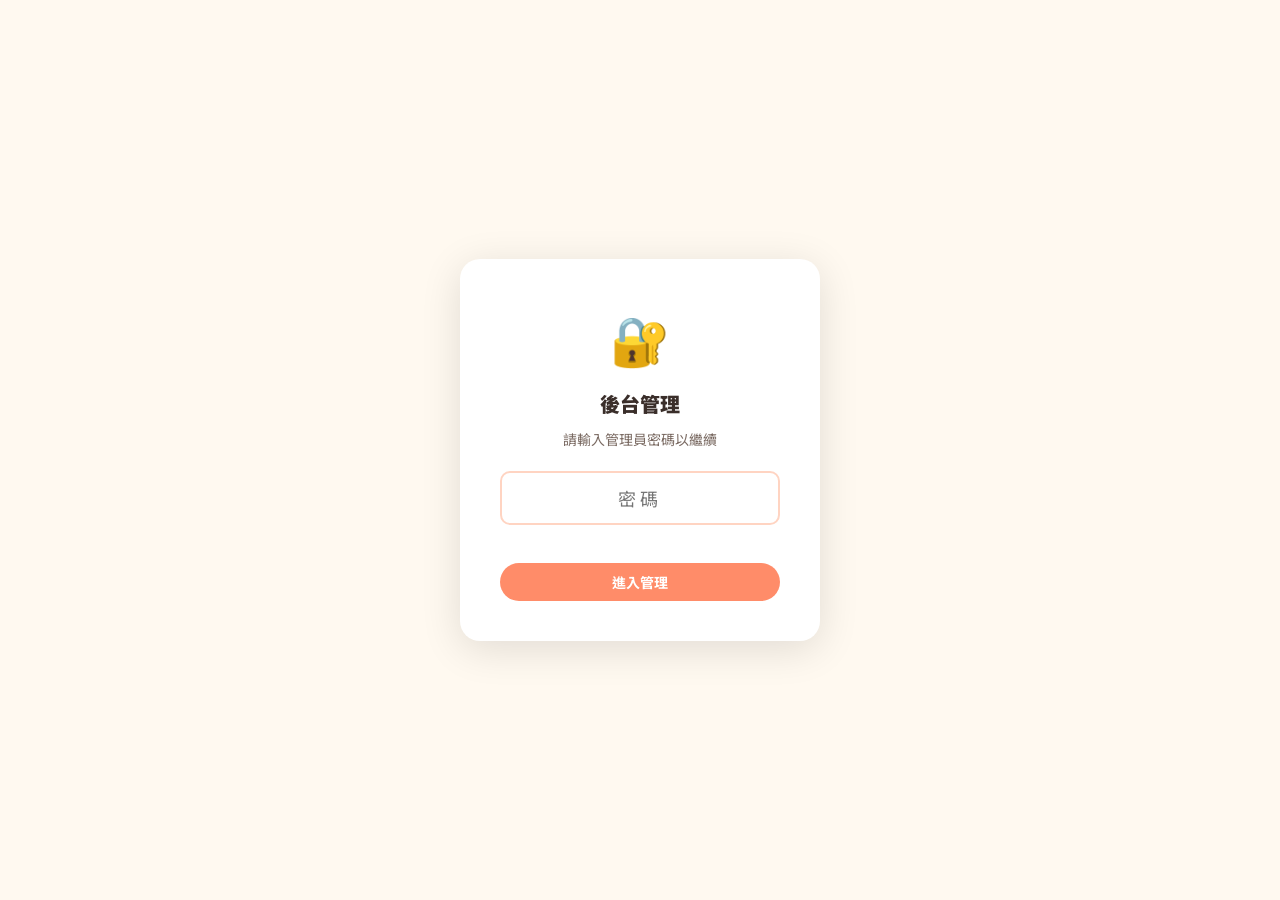
==== admin.html @ 6887ff18 "Initial commit: 動物保護資訊查詢網站" ====
<!DOCTYPE html>
<html lang="zh-TW">
<head>
  <meta charset="UTF-8">
  <meta name="viewport" content="width=device-width, initial-scale=1.0">
  <title>後台管理 — 動物保護資訊查詢系統</title>
  <link rel="stylesheet" href="style.css">
</head>
<body>

<!-- PASSWORD GATE -->
<div class="password-gate" id="passwordGate">
  <div class="password-box">
    <div class="icon">🔐</div>
    <h2>後台管理</h2>
    <p>請輸入管理員密碼以繼續</p>
    <input type="password" id="pwdInput" placeholder="密碼" maxlength="20"
           onkeydown="if(event.key==='Enter')checkPwd()">
    <div class="err" id="pwdErr"></div>
    <button class="btn btn-primary" style="width:100%" onclick="checkPwd()">進入管理</button>
  </div>
</div>

<!-- ADMIN CONTENT (hidden until auth) -->
<div id="adminContent" style="display:none;">
  <div class="admin-page">
    <!-- HEADER -->
    <div class="admin-header">
      <h1>⚙ 後台管理</h1>
      <div style="display:flex;gap:8px;flex-wrap:wrap;">
        <a href="index.html" class="btn btn-secondary">← 返回首頁</a>
        <button class="btn btn-success" onclick="exportData()">📥 匯出 JSON</button>
        <label class="btn btn-secondary" style="cursor:pointer;">
          📤 匯入 JSON
          <input type="file" accept=".json" style="display:none" onchange="importData(event)">
        </label>
        <button class="btn btn-primary" onclick="saveAll()">💾 儲存所有變更</button>
      </div>
    </div>

    <div id="saveMsg" style="display:none;background:#E8F4E8;border-radius:8px;padding:10px 16px;margin-bottom:16px;color:#2E7D32;font-weight:700;"></div>

    <!-- LAYOUT -->
    <div class="admin-layout">
      <!-- TREE SIDEBAR -->
      <div class="admin-sidebar">
        <div style="font-size:13px;font-weight:700;color:var(--text-light);margin-bottom:12px;text-transform:uppercase;letter-spacing:.08em;">資料樹狀結構</div>
        <div id="adminTree"></div>
      </div>

      <!-- MAIN EDITOR -->
      <div class="admin-main" id="adminMain">
        <div class="admin-card" style="text-align:center;padding:48px 20px;color:var(--text-light);">
          <div style="font-size:40px;margin-bottom:12px;">👈</div>
          <div>請從左側選擇縣市或主題開始編輯</div>
        </div>
      </div>
    </div>
  </div>
</div>

<script>
let data = null;
let currentCountyIdx = null;
let currentTopicIdx = null;

// ── Auth ──
function checkPwd() {
  const v = document.getElementById('pwdInput').value;
  const correct = (data && data.settings && data.settings.admin_password) ? data.settings.admin_password : '1959';
  if (v === correct) {
    document.getElementById('passwordGate').style.display = 'none';
    document.getElementById('adminContent').style.display = '';
  } else {
    document.getElementById('pwdErr').textContent = '密碼錯誤，請再試一次';
    document.getElementById('pwdInput').value = '';
    document.getElementById('pwdInput').focus();
  }
}

// ── Load data ──
async function loadData() {
  const saved = localStorage.getItem('animalData');
  if (saved) { try { return JSON.parse(saved); } catch(e) {} }
  const res = await fetch('data.json');
  return await res.json();
}

(async () => {
  try {
    data = await loadData();
  } catch(e) {
    alert('資料載入失敗：' + e.message);
    return;
  }
  buildTree();
})();

// ── Tree ──
function buildTree() {
  const tree = document.getElementById('adminTree');
  tree.innerHTML = '';
  data.counties.forEach((county, ci) => {
    const wrap = document.createElement('div');
    wrap.className = 'tree-county';
    const cBtn = document.createElement('button');
    cBtn.className = 'tree-county-btn';
    cBtn.textContent = county.name;
    cBtn.onclick = () => {
      currentCountyIdx = ci;
      currentTopicIdx = null;
      document.querySelectorAll('.tree-county-btn').forEach(b => b.classList.remove('active'));
      cBtn.classList.add('active');
      const topics = wrap.querySelector('.tree-topics');
      document.querySelectorAll('.tree-topics').forEach(t => t !== topics && t.classList.remove('show'));
      topics.classList.toggle('show');
      renderCountyEditor(ci);
    };
    const topicsDiv = document.createElement('div');
    topicsDiv.className = 'tree-topics';
    county.topics.forEach((topic, ti) => {
      const tBtn = document.createElement('button');
      tBtn.className = 'tree-topic-btn';
      tBtn.textContent = topic.title;
      tBtn.onclick = (e) => {
        e.stopPropagation();
        currentCountyIdx = ci;
        currentTopicIdx = ti;
        document.querySelectorAll('.tree-topic-btn').forEach(b => b.classList.remove('active'));
        tBtn.classList.add('active');
        renderTopicEditor(ci, ti);
      };
      topicsDiv.appendChild(tBtn);
    });
    wrap.appendChild(cBtn);
    wrap.appendChild(topicsDiv);
    tree.appendChild(wrap);
  });
}

// ── County editor (marquee) ──
function renderCountyEditor(ci) {
  const county = data.counties[ci];
  const main = document.getElementById('adminMain');
  main.innerHTML = `
    <div class="admin-card">
      <h2>${county.name} — 縣市設定</h2>
      <h3>跑馬燈文字</h3>
      <div class="marquee-editor">
        <input type="text" id="marqueeInput_${ci}" value="${escAttr(county.marquee || '')}" placeholder="請輸入跑馬燈文字…">
        <button class="btn btn-primary btn-sm" onclick="saveMarquee(${ci})">儲存跑馬燈</button>
      </div>
      <p style="font-size:12px;color:var(--text-light);margin-top:8px;">提示：儲存後請點擊「儲存所有變更」使其生效。</p>
    </div>`;
}

function saveMarquee(ci) {
  const val = document.getElementById(`marqueeInput_${ci}`).value;
  data.counties[ci].marquee = val;
  showMsg('跑馬燈已更新，請按「儲存所有變更」儲存。');
}

// ── Topic editor ──
function renderTopicEditor(ci, ti) {
  const county = data.counties[ci];
  const topic = county.topics[ti];
  const main = document.getElementById('adminMain');
  main.innerHTML = `
    <div class="admin-card">
      <h2>${county.name} › ${topic.title}</h2>
      <div id="itemList"></div>
      <button class="btn btn-primary" onclick="addItem(${ci},${ti})">＋ 新增項目</button>
    </div>`;
  renderItems(ci, ti);
}

function renderItems(ci, ti) {
  const topic = data.counties[ci].topics[ti];
  const list = document.getElementById('itemList');
  list.innerHTML = '';
  topic.items.forEach((item, ii) => {
    const div = document.createElement('div');
    div.className = 'item-editor';
    div.id = `item_${ii}`;
    div.innerHTML = `
      <div class="item-editor-header" onclick="toggleItemEditor(${ii})">
        <span style="flex:1">${escHtml(item.question) || '（未命名）'}</span>
        <button class="btn btn-danger btn-sm" onclick="event.stopPropagation();deleteItem(${ci},${ti},${ii})">🗑 刪除</button>
        <span style="font-size:12px;color:var(--text-light)">▼</span>
      </div>
      <div class="item-editor-body" id="body_${ii}">
        <div class="form-group">
          <label>問題</label>
          <input type="text" id="q_${ii}" value="${escAttr(item.question||'')}" oninput="updateItem(${ci},${ti},${ii},'question',this.value)">
        </div>
        <div class="form-group">
          <label>答案</label>
          <textarea id="a_${ii}" oninput="updateItem(${ci},${ti},${ii},'answer',this.value)">${escHtml(item.answer||'')}</textarea>
        </div>
        <div class="form-group">
          <label>電話（可用 / 分隔多組）</label>
          <input type="text" value="${escAttr(item.phone||'')}" oninput="updateItem(${ci},${ti},${ii},'phone',this.value)">
        </div>
        <div class="form-group">
          <label>連結 URL</label>
          <input type="url" value="${escAttr(item.link||'')}" oninput="updateItem(${ci},${ti},${ii},'link',this.value)">
        </div>
        <div class="form-group">
          <label>圖片上傳</label>
          <input type="file" accept="image/*" onchange="handleImage(event,${ci},${ti},${ii})">
          ${item.image ? `<img src="${item.image}" class="image-preview" id="img_${ii}">` : `<img src="" class="image-preview" id="img_${ii}" style="display:none">`}
        </div>
      </div>`;
    list.appendChild(div);
  });
}

function toggleItemEditor(ii) {
  const body = document.getElementById(`body_${ii}`);
  body.classList.toggle('show');
}

function updateItem(ci, ti, ii, field, value) {
  data.counties[ci].topics[ti].items[ii][field] = value || null;
  // Update header text if question changed
  if (field === 'question') {
    const hdr = document.querySelector(`#item_${ii} .item-editor-header span:first-child`);
    if (hdr) hdr.textContent = value || '（未命名）';
  }
}

function handleImage(event, ci, ti, ii) {
  const file = event.target.files[0];
  if (!file) return;
  const reader = new FileReader();
  reader.onload = e => {
    const b64 = e.target.result;
    data.counties[ci].topics[ti].items[ii].image = b64;
    const img = document.getElementById(`img_${ii}`);
    if (img) { img.src = b64; img.style.display = 'block'; }
  };
  reader.readAsDataURL(file);
}

function addItem(ci, ti) {
  const newItem = {
    id: 'item_' + Date.now(),
    question: '新問題',
    answer: '請填寫答案',
    phone: null,
    link: null,
    image: null
  };
  data.counties[ci].topics[ti].items.push(newItem);
  renderItems(ci, ti);
  // open last
  const last = data.counties[ci].topics[ti].items.length - 1;
  setTimeout(() => {
    const body = document.getElementById(`body_${last}`);
    if (body) body.classList.add('show');
  }, 50);
}

function deleteItem(ci, ti, ii) {
  if (!confirm('確定要刪除這個項目嗎？')) return;
  data.counties[ci].topics[ti].items.splice(ii, 1);
  renderItems(ci, ti);
}

// ── Save / Export / Import ──
function saveAll() {
  localStorage.setItem('animalData', JSON.stringify(data));
  showMsg('✅ 已成功儲存到瀏覽器本機儲存！');
}

function exportData() {
  const blob = new Blob([JSON.stringify(data, null, 2)], { type: 'application/json' });
  const a = document.createElement('a');
  a.href = URL.createObjectURL(blob);
  a.download = 'data.json';
  a.click();
  URL.revokeObjectURL(a.href);
}

function importData(event) {
  const file = event.target.files[0];
  if (!file) return;
  const reader = new FileReader();
  reader.onload = e => {
    try {
      const imported = JSON.parse(e.target.result);
      if (!imported.counties) throw new Error('無效的資料格式');
      data = imported;
      localStorage.setItem('animalData', JSON.stringify(data));
      buildTree();
      document.getElementById('adminMain').innerHTML = '<div class="admin-card" style="text-align:center;padding:48px 20px;color:var(--text-light);"><div style="font-size:40px;margin-bottom:12px;">✅</div><div>匯入成功！請從左側選擇要編輯的內容。</div></div>';
      showMsg('✅ 資料匯入成功！');
    } catch(err) {
      alert('匯入失敗：' + err.message);
    }
  };
  reader.readAsText(file);
  event.target.value = '';
}

function showMsg(msg) {
  const el = document.getElementById('saveMsg');
  el.textContent = msg;
  el.style.display = 'block';
  clearTimeout(el._t);
  el._t = setTimeout(() => el.style.display = 'none', 3500);
}

function escHtml(s) { return (s||'').replace(/&/g,'&amp;').replace(/</g,'&lt;').replace(/>/g,'&gt;'); }
function escAttr(s) { return (s||'').replace(/"/g,'&quot;').replace(/'/g,'&#39;'); }
</script>
</body>
</html>
---- style.css ----
@import url('https://fonts.googleapis.com/css2?family=Noto+Sans+TC:wght@400;500;700;900&display=swap');

*, *::before, *::after { box-sizing: border-box; margin: 0; padding: 0; }

:root {
  --bg: #FFF9F0;
  --primary: #FF8C69;
  --primary-light: #FFD4C2;
  --text: #3A2E2A;
  --text-light: #7A6A62;
  --white: #FFFFFF;
  --radius: 12px;
  --shadow: 0 2px 12px rgba(0,0,0,0.08);
  --shadow-hover: 0 6px 20px rgba(0,0,0,0.13);
  --changhua: #5B9BD5;
  --chiayi: #70AD47;
  --taoyuan: #ED7D31;
  --nantou: #9DC3E6;
}

body {
  font-family: 'Noto Sans TC', sans-serif;
  background: var(--bg);
  color: var(--text);
  font-size: 16px;
  min-height: 100vh;
  line-height: 1.6;
}

/* ── HEADER ── */
.site-header {
  background: var(--white);
  box-shadow: var(--shadow);
  padding: 16px 24px;
  position: sticky;
  top: 0;
  z-index: 100;
  display: flex;
  align-items: center;
  gap: 16px;
  flex-wrap: wrap;
}
.site-header h1 {
  font-size: 22px;
  font-weight: 900;
  color: var(--primary);
  letter-spacing: 0.04em;
  white-space: nowrap;
}
.header-center { flex: 1; min-width: 200px; }
.search-wrap {
  position: relative;
  max-width: 420px;
}
.search-wrap input {
  width: 100%;
  padding: 10px 16px 10px 42px;
  border: 2px solid var(--primary-light);
  border-radius: 24px;
  font-size: 15px;
  font-family: inherit;
  background: var(--bg);
  outline: none;
  transition: border-color 0.2s;
}
.search-wrap input:focus { border-color: var(--primary); }
.search-icon {
  position: absolute;
  left: 14px;
  top: 50%;
  transform: translateY(-50%);
  color: var(--primary);
  font-size: 17px;
}
.admin-btn {
  font-size: 13px;
  padding: 7px 14px;
  background: transparent;
  border: 1.5px solid #ccc;
  border-radius: 20px;
  cursor: pointer;
  color: var(--text-light);
  text-decoration: none;
  white-space: nowrap;
  transition: all 0.2s;
}
.admin-btn:hover { border-color: var(--primary); color: var(--primary); }

/* ── MARQUEE ── */
.marquee-bar {
  background: linear-gradient(135deg, var(--primary) 0%, #FF6B4A 100%);
  color: var(--white);
  padding: 9px 0;
  overflow: hidden;
  font-size: 14px;
  font-weight: 700;
}
.marquee-track {
  display: flex;
  white-space: nowrap;
  animation: marquee-scroll 30s linear infinite;
}
.marquee-track span { padding-right: 80px; }
@keyframes marquee-scroll {
  0%   { transform: translateX(0); }
  100% { transform: translateX(-50%); }
}
.marquee-bar:hover .marquee-track { animation-play-state: paused; }

/* ── LAYOUT ── */
.main-layout {
  display: flex;
  gap: 0;
  min-height: calc(100vh - 140px);
}

/* ── SIDEBAR ── */
.sidebar {
  width: 250px;
  flex-shrink: 0;
  background: var(--white);
  border-right: 1px solid #EEE6DF;
  padding: 20px 14px;
  position: sticky;
  top: 73px;
  height: calc(100vh - 73px);
  overflow-y: auto;
}
.sidebar h2 {
  font-size: 13px;
  font-weight: 700;
  color: var(--text-light);
  letter-spacing: 0.08em;
  text-transform: uppercase;
  margin-bottom: 12px;
  padding-left: 4px;
}
.county-btn {
  display: flex;
  align-items: center;
  gap: 10px;
  width: 100%;
  padding: 12px 14px;
  margin-bottom: 8px;
  border: 2.5px solid transparent;
  border-radius: var(--radius);
  background: var(--bg);
  font-family: inherit;
  font-size: 15px;
  font-weight: 700;
  cursor: pointer;
  text-align: left;
  transition: all 0.2s;
  color: var(--text);
}
.county-btn .dot {
  width: 12px; height: 12px;
  border-radius: 50%;
  flex-shrink: 0;
}
.county-btn:hover { background: var(--primary-light); border-color: var(--primary); }
.county-btn.active {
  background: var(--primary-light);
  border-color: var(--primary);
  color: var(--primary);
  box-shadow: var(--shadow);
}

/* ── CONTENT ── */
.content {
  flex: 1;
  padding: 24px;
  overflow: auto;
}

/* ── TOPIC CARDS ── */
.topic-card {
  background: var(--white);
  border-radius: var(--radius);
  box-shadow: var(--shadow);
  margin-bottom: 20px;
  overflow: hidden;
  transition: box-shadow 0.2s;
}
.topic-card:hover { box-shadow: var(--shadow-hover); }
.topic-header {
  padding: 14px 20px;
  font-size: 17px;
  font-weight: 900;
  display: flex;
  align-items: center;
  gap: 8px;
  color: var(--white);
  border-radius: var(--radius) var(--radius) 0 0;
}

/* ── ACCORDION ── */
.accordion-item {
  border-bottom: 1px solid #F0E8E0;
}
.accordion-item:last-child { border-bottom: none; }
.accordion-btn {
  width: 100%;
  padding: 13px 20px;
  background: none;
  border: none;
  font-family: inherit;
  font-size: 15px;
  font-weight: 700;
  text-align: left;
  cursor: pointer;
  display: flex;
  justify-content: space-between;
  align-items: center;
  gap: 12px;
  color: var(--text);
  transition: background 0.15s;
}
.accordion-btn:hover { background: #FFF3EC; }
.accordion-btn.open { color: var(--primary); background: #FFF3EC; }
.accordion-arrow {
  font-size: 12px;
  color: var(--text-light);
  transition: transform 0.25s;
  flex-shrink: 0;
}
.accordion-btn.open .accordion-arrow { transform: rotate(180deg); color: var(--primary); }
.accordion-body {
  display: none;
  padding: 14px 20px 18px;
  font-size: 14.5px;
  line-height: 1.8;
  color: var(--text);
  background: #FFFCF8;
}
.accordion-body.show { display: block; }
.accordion-body pre {
  white-space: pre-wrap;
  font-family: inherit;
  margin-bottom: 10px;
}
.accordion-body .info-row {
  display: flex;
  align-items: center;
  gap: 8px;
  margin-top: 10px;
  flex-wrap: wrap;
}
.phone-link {
  display: inline-flex;
  align-items: center;
  gap: 5px;
  padding: 5px 12px;
  background: var(--primary-light);
  border-radius: 20px;
  color: var(--primary);
  font-weight: 700;
  font-size: 14px;
  text-decoration: none;
  transition: background 0.15s;
}
.phone-link:hover { background: var(--primary); color: white; }
.ext-link {
  display: inline-flex;
  align-items: center;
  gap: 5px;
  padding: 5px 12px;
  background: #E8F4E8;
  border-radius: 20px;
  color: #3A8A3A;
  font-weight: 700;
  font-size: 14px;
  text-decoration: none;
  transition: background 0.15s;
}
.ext-link:hover { background: #70AD47; color: white; }
.item-image {
  max-width: 100%;
  max-height: 280px;
  object-fit: contain;
  border-radius: 8px;
  margin-top: 10px;
  display: block;
}

/* ── SEARCH RESULTS ── */
.search-results { padding: 8px 0; }
.search-tag {
  display: inline-block;
  font-size: 12px;
  padding: 2px 8px;
  border-radius: 10px;
  color: white;
  font-weight: 700;
  margin-right: 8px;
  margin-bottom: 2px;
}
.no-results {
  text-align: center;
  padding: 60px 20px;
  color: var(--text-light);
  font-size: 15px;
}
.no-results .emoji { font-size: 48px; display: block; margin-bottom: 12px; }

/* ── FOOTER ── */
.site-footer {
  background: var(--white);
  border-top: 1px solid #EEE6DF;
  text-align: center;
  padding: 18px;
  font-size: 13px;
  color: var(--text-light);
}

/* ── ADMIN ── */
.admin-page { max-width: 1100px; margin: 0 auto; padding: 24px; }
.admin-header {
  display: flex;
  align-items: center;
  justify-content: space-between;
  margin-bottom: 24px;
  flex-wrap: wrap;
  gap: 12px;
}
.admin-header h1 { font-size: 22px; font-weight: 900; color: var(--primary); }
.btn {
  padding: 9px 18px;
  border-radius: 24px;
  border: none;
  font-family: inherit;
  font-size: 14px;
  font-weight: 700;
  cursor: pointer;
  transition: all 0.2s;
}
.btn-primary { background: var(--primary); color: white; }
.btn-primary:hover { background: #FF6B4A; }
.btn-secondary { background: var(--bg); border: 1.5px solid #ccc; color: var(--text); }
.btn-secondary:hover { border-color: var(--primary); color: var(--primary); }
.btn-danger { background: #FFE5E5; color: #D32F2F; border: none; }
.btn-danger:hover { background: #D32F2F; color: white; }
.btn-success { background: #E8F4E8; color: #2E7D32; border: none; }
.btn-success:hover { background: #2E7D32; color: white; }
.btn-sm { padding: 5px 12px; font-size: 13px; }

.admin-layout { display: flex; gap: 20px; }
.admin-sidebar {
  width: 240px;
  flex-shrink: 0;
  background: var(--white);
  border-radius: var(--radius);
  box-shadow: var(--shadow);
  padding: 16px;
  align-self: flex-start;
  position: sticky;
  top: 24px;
  max-height: calc(100vh - 100px);
  overflow-y: auto;
}
.admin-main { flex: 1; }
.tree-county {
  margin-bottom: 4px;
}
.tree-county-btn {
  width: 100%;
  padding: 9px 12px;
  background: var(--bg);
  border: 2px solid transparent;
  border-radius: 8px;
  font-family: inherit;
  font-size: 14px;
  font-weight: 700;
  cursor: pointer;
  text-align: left;
  transition: all 0.15s;
  color: var(--text);
}
.tree-county-btn:hover, .tree-county-btn.active {
  background: var(--primary-light);
  border-color: var(--primary);
  color: var(--primary);
}
.tree-topics { padding-left: 12px; margin-top: 4px; display: none; }
.tree-topics.show { display: block; }
.tree-topic-btn {
  width: 100%;
  padding: 7px 12px;
  background: transparent;
  border: none;
  border-radius: 6px;
  font-family: inherit;
  font-size: 13px;
  cursor: pointer;
  text-align: left;
  color: var(--text-light);
  transition: all 0.15s;
  margin-bottom: 2px;
}
.tree-topic-btn:hover, .tree-topic-btn.active {
  background: #FFF3EC;
  color: var(--primary);
}

.admin-card {
  background: var(--white);
  border-radius: var(--radius);
  box-shadow: var(--shadow);
  padding: 20px;
  margin-bottom: 16px;
}
.admin-card h2 { font-size: 18px; font-weight: 900; margin-bottom: 16px; color: var(--text); }
.admin-card h3 { font-size: 15px; font-weight: 700; margin-bottom: 12px; color: var(--text); }

.marquee-editor { display: flex; gap: 8px; align-items: center; flex-wrap: wrap; }
.marquee-editor input {
  flex: 1;
  min-width: 200px;
  padding: 8px 14px;
  border: 1.5px solid #DDD;
  border-radius: 8px;
  font-family: inherit;
  font-size: 14px;
}
.marquee-editor input:focus { outline: none; border-color: var(--primary); }

.item-editor {
  border: 1.5px solid #EEE6DF;
  border-radius: 10px;
  margin-bottom: 12px;
  overflow: hidden;
}
.item-editor-header {
  padding: 11px 16px;
  background: var(--bg);
  display: flex;
  justify-content: space-between;
  align-items: center;
  cursor: pointer;
  font-weight: 700;
  font-size: 14px;
  gap: 8px;
}
.item-editor-header:hover { background: #FFF3EC; }
.item-editor-body {
  display: none;
  padding: 16px;
  border-top: 1px solid #EEE6DF;
}
.item-editor-body.show { display: block; }
.form-group { margin-bottom: 12px; }
.form-group label {
  display: block;
  font-size: 13px;
  font-weight: 700;
  color: var(--text-light);
  margin-bottom: 4px;
}
.form-group input,
.form-group textarea {
  width: 100%;
  padding: 8px 12px;
  border: 1.5px solid #DDD;
  border-radius: 8px;
  font-family: inherit;
  font-size: 14px;
  transition: border-color 0.15s;
}
.form-group input:focus,
.form-group textarea:focus { outline: none; border-color: var(--primary); }
.form-group textarea { min-height: 90px; resize: vertical; line-height: 1.6; }

.image-preview {
  max-width: 100%;
  max-height: 160px;
  object-fit: contain;
  border-radius: 6px;
  margin-top: 8px;
  display: block;
}

/* ── PASSWORD GATE ── */
.password-gate {
  position: fixed;
  inset: 0;
  background: var(--bg);
  display: flex;
  align-items: center;
  justify-content: center;
  z-index: 999;
}
.password-box {
  background: var(--white);
  border-radius: 20px;
  box-shadow: 0 8px 40px rgba(0,0,0,0.12);
  padding: 40px;
  text-align: center;
  max-width: 360px;
  width: 100%;
}
.password-box .icon { font-size: 48px; margin-bottom: 12px; }
.password-box h2 { font-size: 20px; font-weight: 900; margin-bottom: 8px; }
.password-box p { color: var(--text-light); font-size: 14px; margin-bottom: 20px; }
.password-box input {
  width: 100%;
  padding: 12px 16px;
  border: 2px solid var(--primary-light);
  border-radius: 10px;
  font-size: 18px;
  font-family: inherit;
  letter-spacing: 4px;
  text-align: center;
  margin-bottom: 12px;
  outline: none;
}
.password-box input:focus { border-color: var(--primary); }
.password-box .err { color: #D32F2F; font-size: 13px; margin-bottom: 8px; min-height: 18px; }

/* ── RESPONSIVE ── */
@media (max-width: 768px) {
  .main-layout { flex-direction: column; }
  .sidebar {
    width: 100%;
    height: auto;
    position: static;
    padding: 12px;
    display: flex;
    flex-wrap: wrap;
    gap: 8px;
  }
  .sidebar h2 { width: 100%; }
  .county-btn { width: auto; flex: 1; min-width: 120px; justify-content: center; }
  .content { padding: 16px; }
  .site-header { padding: 12px 16px; }
  .site-header h1 { font-size: 18px; }
  .admin-layout { flex-direction: column; }
  .admin-sidebar { width: 100%; position: static; }
}
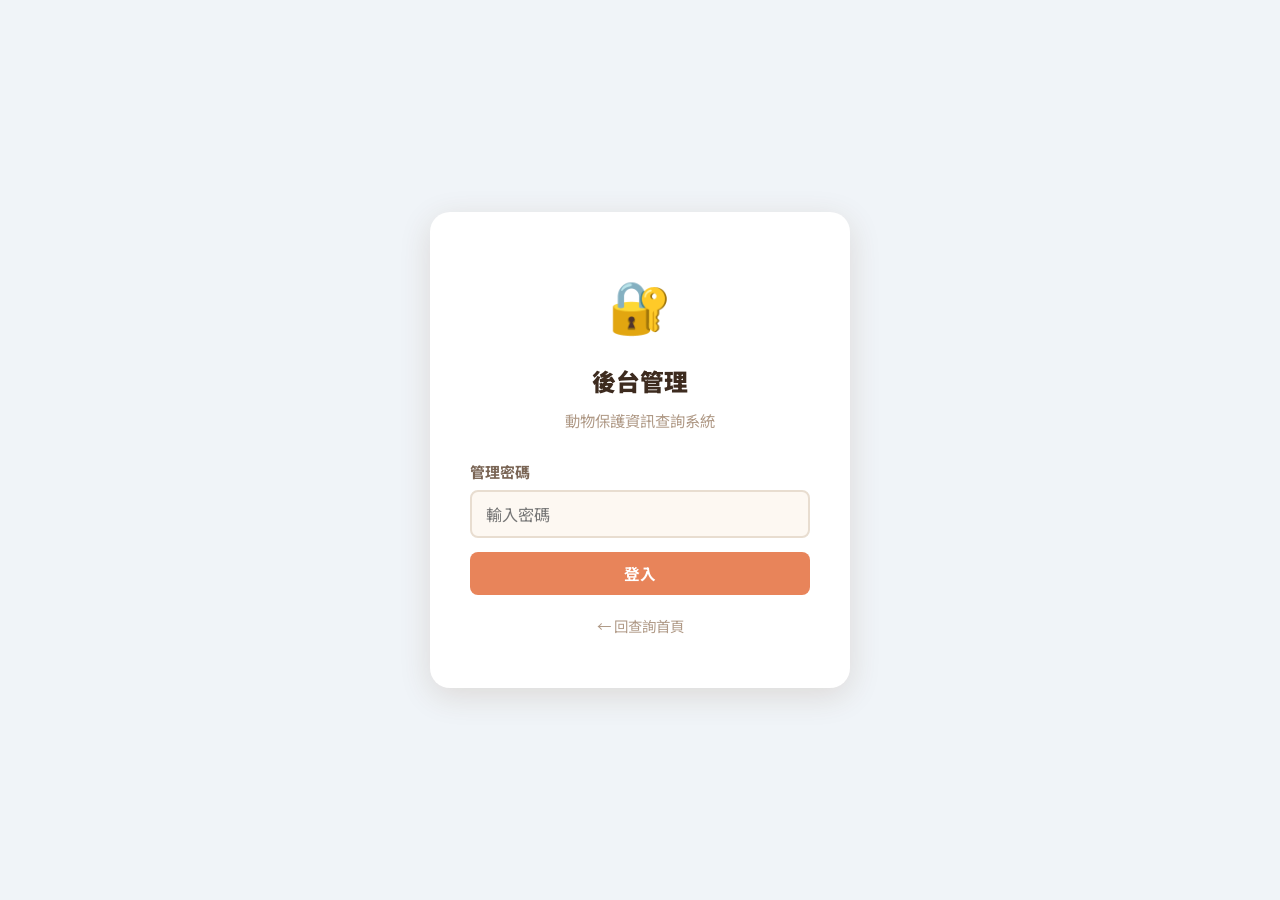
==== commit dc9125be: "重建網站：整合Excel QA資料，更新UI設計" ====
--- a/admin.html
+++ b/admin.html
@@ -3,316 +3,573 @@
 <head>
   <meta charset="UTF-8">
   <meta name="viewport" content="width=device-width, initial-scale=1.0">
-  <title>後台管理 — 動物保護資訊查詢系統</title>
+  <title>後台管理 · 動物保護資訊系統</title>
   <link rel="stylesheet" href="style.css">
 </head>
-<body>
-
-<!-- PASSWORD GATE -->
-<div class="password-gate" id="passwordGate">
-  <div class="password-box">
-    <div class="icon">🔐</div>
-    <h2>後台管理</h2>
-    <p>請輸入管理員密碼以繼續</p>
-    <input type="password" id="pwdInput" placeholder="密碼" maxlength="20"
-           onkeydown="if(event.key==='Enter')checkPwd()">
-    <div class="err" id="pwdErr"></div>
-    <button class="btn btn-primary" style="width:100%" onclick="checkPwd()">進入管理</button>
+<body class="admin-body">
+
+<!-- Login Screen -->
+<div class="admin-login" id="login-screen">
+  <div class="login-card">
+    <div class="login-icon">🔐</div>
+    <div class="login-title">後台管理</div>
+    <div class="login-sub">動物保護資訊查詢系統</div>
+    <div class="form-group">
+      <label>管理密碼</label>
+      <input type="password" id="pw-input" placeholder="輸入密碼" autocomplete="current-password">
+      <div class="error-msg" id="pw-error">密碼錯誤，請重試</div>
+    </div>
+    <button class="btn btn-primary btn-block" onclick="doLogin()">登入</button>
+    <div style="margin-top:16px">
+      <a href="index.html" style="font-size:0.85rem;color:var(--text-light)">← 回查詢首頁</a>
+    </div>
   </div>
 </div>
 
-<!-- ADMIN CONTENT (hidden until auth) -->
-<div id="adminContent" style="display:none;">
-  <div class="admin-page">
-    <!-- HEADER -->
-    <div class="admin-header">
-      <h1>⚙ 後台管理</h1>
-      <div style="display:flex;gap:8px;flex-wrap:wrap;">
-        <a href="index.html" class="btn btn-secondary">← 返回首頁</a>
-        <button class="btn btn-success" onclick="exportData()">📥 匯出 JSON</button>
-        <label class="btn btn-secondary" style="cursor:pointer;">
-          📤 匯入 JSON
-          <input type="file" accept=".json" style="display:none" onchange="importData(event)">
-        </label>
-        <button class="btn btn-primary" onclick="saveAll()">💾 儲存所有變更</button>
-      </div>
-    </div>
-
-    <div id="saveMsg" style="display:none;background:#E8F4E8;border-radius:8px;padding:10px 16px;margin-bottom:16px;color:#2E7D32;font-weight:700;"></div>
-
-    <!-- LAYOUT -->
-    <div class="admin-layout">
-      <!-- TREE SIDEBAR -->
-      <div class="admin-sidebar">
-        <div style="font-size:13px;font-weight:700;color:var(--text-light);margin-bottom:12px;text-transform:uppercase;letter-spacing:.08em;">資料樹狀結構</div>
-        <div id="adminTree"></div>
-      </div>
-
-      <!-- MAIN EDITOR -->
-      <div class="admin-main" id="adminMain">
-        <div class="admin-card" style="text-align:center;padding:48px 20px;color:var(--text-light);">
-          <div style="font-size:40px;margin-bottom:12px;">👈</div>
-          <div>請從左側選擇縣市或主題開始編輯</div>
+<!-- Admin Panel (hidden until login) -->
+<div id="admin-panel" style="display:none">
+
+  <!-- Header -->
+  <header class="admin-header">
+    <div class="admin-title">⚙ 後台管理 · 動物保護資訊系統</div>
+    <div class="admin-actions">
+      <button class="btn btn-success" onclick="exportJSON()">📥 匯出 JSON</button>
+      <label class="btn btn-secondary" style="cursor:pointer">
+        📤 匯入 JSON
+        <input type="file" id="import-file" accept=".json" style="display:none" onchange="importJSON(this)">
+      </label>
+      <button class="btn btn-secondary" onclick="clearStorage()">🗑 清除暫存</button>
+      <a href="index.html" class="btn btn-secondary">← 回首頁</a>
+      <button class="btn btn-danger" onclick="doLogout()">登出</button>
+    </div>
+  </header>
+
+  <!-- Layout -->
+  <div class="admin-layout">
+
+    <!-- Sidebar: County Select -->
+    <div class="admin-sidebar">
+      <div class="admin-sidebar-title">縣市</div>
+      <div id="admin-county-nav"></div>
+    </div>
+
+    <!-- Main Content -->
+    <div class="admin-content">
+
+      <!-- Marquee Edit -->
+      <div class="admin-section">
+        <div class="admin-section-title">📢 跑馬燈文字</div>
+        <div class="marquee-edit">
+          <textarea id="marquee-input" placeholder="輸入跑馬燈公告文字…"></textarea>
+          <button class="btn btn-primary" onclick="saveMarquee()">儲存</button>
         </div>
       </div>
+
+      <!-- Topic & Items -->
+      <div class="admin-section">
+        <div class="admin-section-title" style="justify-content:space-between">
+          <span>📚 主題與資料管理</span>
+          <button class="btn btn-success" style="font-size:0.85rem;padding:6px 14px" onclick="openAddTopic()">＋ 新增主題</button>
+        </div>
+        <div class="topic-tree" id="admin-topic-tree"></div>
+      </div>
+
     </div>
   </div>
 </div>
 
+<!-- Modal: Add/Edit Topic -->
+<div class="modal-overlay hidden" id="modal-topic">
+  <div class="modal">
+    <div class="modal-title" id="modal-topic-title">新增主題</div>
+    <div class="form-group">
+      <label>主題名稱</label>
+      <input type="text" id="topic-name-input" placeholder="例：服務時間與聯繫">
+    </div>
+    <div class="modal-actions">
+      <button class="btn btn-secondary" onclick="closeModal('modal-topic')">取消</button>
+      <button class="btn btn-primary" onclick="saveTopic()">儲存</button>
+    </div>
+  </div>
+</div>
+
+<!-- Modal: Add/Edit Item -->
+<div class="modal-overlay hidden" id="modal-item">
+  <div class="modal">
+    <div class="modal-title" id="modal-item-title">新增資料</div>
+    <div class="form-group">
+      <label>問題 / 標題</label>
+      <input type="text" id="item-question-input" placeholder="問題或標題">
+    </div>
+    <div class="form-group">
+      <label>回答 / 內容</label>
+      <textarea id="item-answer-input" rows="6" placeholder="詳細回答或說明…"></textarea>
+    </div>
+    <div class="form-group">
+      <label>電話（選填）</label>
+      <input type="text" id="item-phone-input" placeholder="04-1234567">
+    </div>
+    <div class="form-group">
+      <label>連結（選填）</label>
+      <input type="url" id="item-link-input" placeholder="https://…">
+    </div>
+    <div class="form-group">
+      <label>圖片（選填，上傳後以 base64 儲存）</label>
+      <input type="file" id="item-image-input" accept="image/*" onchange="previewImage(this)">
+      <div id="image-preview-wrap" style="margin-top:8px;display:none">
+        <img id="image-preview" style="max-width:100%;max-height:200px;border-radius:8px;display:block">
+        <button class="btn btn-danger" style="margin-top:6px;font-size:0.82rem;padding:4px 10px" onclick="clearImage()">移除圖片</button>
+      </div>
+    </div>
+    <div class="modal-actions">
+      <button class="btn btn-secondary" onclick="closeModal('modal-item')">取消</button>
+      <button class="btn btn-primary" onclick="saveItem()">儲存</button>
+    </div>
+  </div>
+</div>
+
+<!-- Modal: Confirm Delete -->
+<div class="modal-overlay hidden" id="modal-confirm">
+  <div class="modal" style="max-width:420px">
+    <div class="modal-title">⚠ 確認刪除</div>
+    <p id="confirm-msg" style="color:var(--text-sub);font-size:0.95rem;margin-bottom:10px"></p>
+    <div class="modal-actions">
+      <button class="btn btn-secondary" onclick="closeModal('modal-confirm')">取消</button>
+      <button class="btn btn-danger" id="confirm-ok-btn">確認刪除</button>
+    </div>
+  </div>
+</div>
+
+<!-- Toast -->
+<div class="toast" id="toast"></div>
+
 <script>
-let data = null;
-let currentCountyIdx = null;
-let currentTopicIdx = null;
-
-// ── Auth ──
-function checkPwd() {
-  const v = document.getElementById('pwdInput').value;
-  const correct = (data && data.settings && data.settings.admin_password) ? data.settings.admin_password : '1959';
-  if (v === correct) {
-    document.getElementById('passwordGate').style.display = 'none';
-    document.getElementById('adminContent').style.display = '';
-  } else {
-    document.getElementById('pwdErr').textContent = '密碼錯誤，請再試一次';
-    document.getElementById('pwdInput').value = '';
-    document.getElementById('pwdInput').focus();
-  }
-}
-
-// ── Load data ──
-async function loadData() {
-  const saved = localStorage.getItem('animalData');
-  if (saved) { try { return JSON.parse(saved); } catch(e) {} }
-  const res = await fetch('data.json');
-  return await res.json();
-}
-
-(async () => {
-  try {
-    data = await loadData();
-  } catch(e) {
-    alert('資料載入失敗：' + e.message);
-    return;
-  }
-  buildTree();
+(function() {
+  let appData = null;
+  let currentCountyId = null;
+  // Edit state
+  let editingTopicIdx = null;   // null=add, number=edit
+  let editingItemState = null;  // {topicIdx, itemIdx} or {topicIdx, itemIdx:null}
+  let pendingImageBase64 = null;
+  let confirmCallback = null;
+
+  /* ════════════════════════
+     LOGIN
+  ════════════════════════ */
+  window.doLogin = function() {
+    const pw = document.getElementById('pw-input').value;
+    loadData(() => {
+      const expected = (appData.settings && appData.settings.admin_password) || '1959';
+      if (pw === expected) {
+        document.getElementById('login-screen').style.display = 'none';
+        document.getElementById('admin-panel').style.display = 'block';
+        document.getElementById('pw-error').classList.remove('show');
+      } else {
+        document.getElementById('pw-error').classList.add('show');
+        document.getElementById('pw-input').value = '';
+        document.getElementById('pw-input').focus();
+      }
+    });
+  };
+
+  document.getElementById('pw-input').addEventListener('keydown', e => {
+    if (e.key === 'Enter') doLogin();
+  });
+
+  window.doLogout = function() {
+    document.getElementById('admin-panel').style.display = 'none';
+    document.getElementById('login-screen').style.display = 'flex';
+    document.getElementById('pw-input').value = '';
+  };
+
+  /* ════════════════════════
+     DATA LOAD / SAVE
+  ════════════════════════ */
+  function loadData(cb) {
+    if (appData) { cb && cb(); return; }
+    const saved = localStorage.getItem('animalData');
+    if (saved) {
+      try { appData = JSON.parse(saved); cb && cb(); return; } catch(e) {}
+    }
+    fetch('data.json')
+      .then(r => r.json())
+      .then(d => { appData = d; cb && cb(); })
+      .catch(() => {
+        toast('無法載入資料', 'err');
+        appData = { counties: [], settings: { admin_password: '1959', site_title: '動物保護資訊查詢系統' } };
+        cb && cb();
+      });
+  }
+
+  function saveData() {
+    localStorage.setItem('animalData', JSON.stringify(appData));
+    toast('已儲存至瀏覽器暫存', 'ok');
+  }
+
+  window.exportJSON = function() {
+    if (!appData) return;
+    const blob = new Blob([JSON.stringify(appData, null, 2)], { type: 'application/json' });
+    const url = URL.createObjectURL(blob);
+    const a = document.createElement('a');
+    a.href = url;
+    a.download = 'data.json';
+    a.click();
+    URL.revokeObjectURL(url);
+    toast('已匯出 data.json', 'ok');
+  };
+
+  window.importJSON = function(input) {
+    const file = input.files[0];
+    if (!file) return;
+    const reader = new FileReader();
+    reader.onload = e => {
+      try {
+        appData = JSON.parse(e.target.result);
+        saveData();
+        buildAdminUI();
+        toast('匯入成功', 'ok');
+      } catch(err) {
+        toast('JSON 格式錯誤', 'err');
+      }
+    };
+    reader.readAsText(file);
+    input.value = '';
+  };
+
+  window.clearStorage = function() {
+    if (!confirm('確定清除瀏覽器暫存？清除後將重新讀取 data.json。')) return;
+    localStorage.removeItem('animalData');
+    appData = null;
+    loadData(() => { buildAdminUI(); toast('已清除暫存', 'ok'); });
+  };
+
+  /* ════════════════════════
+     BUILD UI
+  ════════════════════════ */
+  function buildAdminUI() {
+    buildCountyNav();
+    if (appData.counties && appData.counties.length > 0) {
+      selectAdminCounty(currentCountyId || appData.counties[0].id);
+    }
+  }
+
+  function buildCountyNav() {
+    const nav = document.getElementById('admin-county-nav');
+    nav.innerHTML = '';
+    (appData.counties || []).forEach(c => {
+      const btn = document.createElement('button');
+      btn.className = 'admin-county-btn';
+      btn.dataset.id = c.id;
+      btn.style.backgroundColor = c.color || '#888';
+      btn.textContent = c.name;
+      btn.addEventListener('click', () => selectAdminCounty(c.id));
+      nav.appendChild(btn);
+    });
+  }
+
+  function selectAdminCounty(id) {
+    currentCountyId = id;
+    document.querySelectorAll('.admin-county-btn').forEach(b => {
+      b.classList.toggle('active', b.dataset.id === id);
+    });
+    const county = getCounty();
+    if (!county) return;
+
+    // Marquee
+    document.getElementById('marquee-input').value = county.marquee || '';
+
+    // Topics
+    renderAdminTopics();
+  }
+
+  function getCounty() {
+    return (appData.counties || []).find(c => c.id === currentCountyId);
+  }
+
+  function renderAdminTopics() {
+    const county = getCounty();
+    if (!county) return;
+    const tree = document.getElementById('admin-topic-tree');
+    tree.innerHTML = '';
+
+    (county.topics || []).forEach((topic, ti) => {
+      const node = document.createElement('div');
+      node.className = 'topic-node';
+      node.dataset.ti = ti;
+
+      const hd = document.createElement('div');
+      hd.className = 'topic-node-hd';
+      hd.innerHTML = `
+        <span class="topic-node-title">${escHtml(topic.title)}</span>
+        <span class="topic-node-count">${(topic.items||[]).length} 則</span>
+        <span class="topic-node-arrow">▼</span>
+        <div class="topic-node-actions">
+          <button class="icon-btn edit" title="編輯主題名稱" onclick="event.stopPropagation();openEditTopic(${ti})">✏</button>
+          <button class="icon-btn del" title="刪除主題" onclick="event.stopPropagation();deleteTopic(${ti})">🗑</button>
+        </div>
+      `;
+
+      const itemList = document.createElement('div');
+      itemList.className = 'item-list';
+      itemList.id = 'topic-items-' + ti;
+
+      (topic.items || []).forEach((item, ii) => {
+        const row = document.createElement('div');
+        row.className = 'item-entry';
+        row.innerHTML = `
+          <span class="item-entry-q">${escHtml(item.question)}</span>
+          <div class="item-entry-actions">
+            <button class="icon-btn edit" title="編輯" onclick="openEditItem(${ti},${ii})">✏</button>
+            <button class="icon-btn del" title="刪除" onclick="deleteItem(${ti},${ii})">🗑</button>
+          </div>
+        `;
+        itemList.appendChild(row);
+      });
+
+      // Add item button
+      const addRow = document.createElement('div');
+      addRow.className = 'add-topic-row';
+      addRow.innerHTML = `<button class="btn btn-success" style="font-size:0.83rem;padding:6px 14px" onclick="openAddItem(${ti})">＋ 新增資料</button>`;
+      itemList.appendChild(addRow);
+
+      hd.addEventListener('click', () => {
+        hd.classList.toggle('open');
+        itemList.classList.toggle('open');
+      });
+
+      node.appendChild(hd);
+      node.appendChild(itemList);
+      tree.appendChild(node);
+    });
+  }
+
+  /* ════════════════════════
+     MARQUEE
+  ════════════════════════ */
+  window.saveMarquee = function() {
+    const county = getCounty();
+    if (!county) return;
+    county.marquee = document.getElementById('marquee-input').value;
+    saveData();
+  };
+
+  /* ════════════════════════
+     TOPIC CRUD
+  ════════════════════════ */
+  window.openAddTopic = function() {
+    editingTopicIdx = null;
+    document.getElementById('modal-topic-title').textContent = '新增主題';
+    document.getElementById('topic-name-input').value = '';
+    openModal('modal-topic');
+    setTimeout(() => document.getElementById('topic-name-input').focus(), 80);
+  };
+
+  window.openEditTopic = function(ti) {
+    const county = getCounty();
+    editingTopicIdx = ti;
+    document.getElementById('modal-topic-title').textContent = '編輯主題名稱';
+    document.getElementById('topic-name-input').value = county.topics[ti].title;
+    openModal('modal-topic');
+    setTimeout(() => document.getElementById('topic-name-input').focus(), 80);
+  };
+
+  window.saveTopic = function() {
+    const name = document.getElementById('topic-name-input').value.trim();
+    if (!name) { toast('請輸入主題名稱', 'err'); return; }
+    const county = getCounty();
+    if (editingTopicIdx === null) {
+      // Add
+      county.topics = county.topics || [];
+      const id = currentCountyId + '_topic_' + Date.now();
+      county.topics.push({ id, title: name, items: [] });
+    } else {
+      county.topics[editingTopicIdx].title = name;
+    }
+    saveData();
+    renderAdminTopics();
+    closeModal('modal-topic');
+  };
+
+  window.deleteTopic = function(ti) {
+    const county = getCounty();
+    const topic = county.topics[ti];
+    openConfirm(`確定刪除主題「${topic.title}」及其所有 ${(topic.items||[]).length} 筆資料？`, () => {
+      county.topics.splice(ti, 1);
+      saveData();
+      renderAdminTopics();
+    });
+  };
+
+  /* ════════════════════════
+     ITEM CRUD
+  ════════════════════════ */
+  function resetItemModal() {
+    document.getElementById('item-question-input').value = '';
+    document.getElementById('item-answer-input').value = '';
+    document.getElementById('item-phone-input').value = '';
+    document.getElementById('item-link-input').value = '';
+    document.getElementById('item-image-input').value = '';
+    document.getElementById('image-preview-wrap').style.display = 'none';
+    document.getElementById('image-preview').src = '';
+    pendingImageBase64 = null;
+  }
+
+  window.openAddItem = function(ti) {
+    editingItemState = { topicIdx: ti, itemIdx: null };
+    document.getElementById('modal-item-title').textContent = '新增資料';
+    resetItemModal();
+    openModal('modal-item');
+    setTimeout(() => document.getElementById('item-question-input').focus(), 80);
+  };
+
+  window.openEditItem = function(ti, ii) {
+    const county = getCounty();
+    const item = county.topics[ti].items[ii];
+    editingItemState = { topicIdx: ti, itemIdx: ii };
+    document.getElementById('modal-item-title').textContent = '編輯資料';
+    resetItemModal();
+    document.getElementById('item-question-input').value = item.question || '';
+    document.getElementById('item-answer-input').value = item.answer || '';
+    document.getElementById('item-phone-input').value = item.phone || '';
+    document.getElementById('item-link-input').value = item.link || '';
+    if (item.image) {
+      pendingImageBase64 = item.image;
+      document.getElementById('image-preview').src = item.image;
+      document.getElementById('image-preview-wrap').style.display = 'block';
+    }
+    openModal('modal-item');
+    setTimeout(() => document.getElementById('item-question-input').focus(), 80);
+  };
+
+  window.saveItem = function() {
+    const question = document.getElementById('item-question-input').value.trim();
+    if (!question) { toast('請輸入問題/標題', 'err'); return; }
+    const answer = document.getElementById('item-answer-input').value.trim();
+    const phone = document.getElementById('item-phone-input').value.trim() || null;
+    const link = document.getElementById('item-link-input').value.trim() || null;
+    const image = pendingImageBase64 || null;
+
+    const county = getCounty();
+    const { topicIdx, itemIdx } = editingItemState;
+    const topic = county.topics[topicIdx];
+
+    if (itemIdx === null) {
+      // Add
+      topic.items = topic.items || [];
+      topic.items.push({
+        id: currentCountyId + '_item_' + Date.now(),
+        question, answer, phone, link, image
+      });
+    } else {
+      const item = topic.items[itemIdx];
+      item.question = question;
+      item.answer = answer;
+      item.phone = phone;
+      item.link = link;
+      item.image = image;
+    }
+
+    saveData();
+    renderAdminTopics();
+    closeModal('modal-item');
+
+    // Re-open the topic
+    setTimeout(() => {
+      const hd = document.querySelector(`#admin-topic-tree .topic-node:nth-child(${topicIdx+1}) .topic-node-hd`);
+      const list = document.getElementById('topic-items-' + topicIdx);
+      if (hd && list) { hd.classList.add('open'); list.classList.add('open'); }
+    }, 50);
+  };
+
+  window.deleteItem = function(ti, ii) {
+    const county = getCounty();
+    const item = county.topics[ti].items[ii];
+    openConfirm(`確定刪除「${item.question}」？`, () => {
+      county.topics[ti].items.splice(ii, 1);
+      saveData();
+      renderAdminTopics();
+      // Re-open
+      setTimeout(() => {
+        const hd = document.querySelector(`#admin-topic-tree .topic-node:nth-child(${ti+1}) .topic-node-hd`);
+        const list = document.getElementById('topic-items-' + ti);
+        if (hd && list) { hd.classList.add('open'); list.classList.add('open'); }
+      }, 50);
+    });
+  };
+
+  /* ════════════════════════
+     IMAGE
+  ════════════════════════ */
+  window.previewImage = function(input) {
+    const file = input.files[0];
+    if (!file) return;
+    const reader = new FileReader();
+    reader.onload = e => {
+      pendingImageBase64 = e.target.result;
+      document.getElementById('image-preview').src = e.target.result;
+      document.getElementById('image-preview-wrap').style.display = 'block';
+    };
+    reader.readAsDataURL(file);
+  };
+
+  window.clearImage = function() {
+    pendingImageBase64 = null;
+    document.getElementById('item-image-input').value = '';
+    document.getElementById('image-preview-wrap').style.display = 'none';
+    document.getElementById('image-preview').src = '';
+  };
+
+  /* ════════════════════════
+     MODAL
+  ════════════════════════ */
+  window.openModal = function(id) {
+    document.getElementById(id).classList.remove('hidden');
+  };
+  window.closeModal = function(id) {
+    document.getElementById(id).classList.add('hidden');
+  };
+
+  // Close modal on overlay click
+  document.querySelectorAll('.modal-overlay').forEach(overlay => {
+    overlay.addEventListener('click', e => {
+      if (e.target === overlay) overlay.classList.add('hidden');
+    });
+  });
+
+  // Confirm modal
+  function openConfirm(msg, cb) {
+    confirmCallback = cb;
+    document.getElementById('confirm-msg').textContent = msg;
+    document.getElementById('confirm-ok-btn').onclick = () => {
+      closeModal('modal-confirm');
+      if (confirmCallback) confirmCallback();
+    };
+    openModal('modal-confirm');
+  }
+
+  /* ════════════════════════
+     TOAST
+  ════════════════════════ */
+  let toastTimer;
+  function toast(msg, type) {
+    const el = document.getElementById('toast');
+    el.textContent = msg;
+    el.className = 'toast show ' + (type || '');
+    clearTimeout(toastTimer);
+    toastTimer = setTimeout(() => el.classList.remove('show'), 2500);
+  }
+
+  /* ════════════════════════
+     HELPERS
+  ════════════════════════ */
+  function escHtml(s) {
+    return String(s || '').replace(/&/g,'&amp;').replace(/</g,'&lt;').replace(/>/g,'&gt;').replace(/"/g,'&quot;');
+  }
+
+  // Expose for inline handlers
+  window._adminToast = toast;
+
 })();
-
-// ── Tree ──
-function buildTree() {
-  const tree = document.getElementById('adminTree');
-  tree.innerHTML = '';
-  data.counties.forEach((county, ci) => {
-    const wrap = document.createElement('div');
-    wrap.className = 'tree-county';
-    const cBtn = document.createElement('button');
-    cBtn.className = 'tree-county-btn';
-    cBtn.textContent = county.name;
-    cBtn.onclick = () => {
-      currentCountyIdx = ci;
-      currentTopicIdx = null;
-      document.querySelectorAll('.tree-county-btn').forEach(b => b.classList.remove('active'));
-      cBtn.classList.add('active');
-      const topics = wrap.querySelector('.tree-topics');
-      document.querySelectorAll('.tree-topics').forEach(t => t !== topics && t.classList.remove('show'));
-      topics.classList.toggle('show');
-      renderCountyEditor(ci);
-    };
-    const topicsDiv = document.createElement('div');
-    topicsDiv.className = 'tree-topics';
-    county.topics.forEach((topic, ti) => {
-      const tBtn = document.createElement('button');
-      tBtn.className = 'tree-topic-btn';
-      tBtn.textContent = topic.title;
-      tBtn.onclick = (e) => {
-        e.stopPropagation();
-        currentCountyIdx = ci;
-        currentTopicIdx = ti;
-        document.querySelectorAll('.tree-topic-btn').forEach(b => b.classList.remove('active'));
-        tBtn.classList.add('active');
-        renderTopicEditor(ci, ti);
-      };
-      topicsDiv.appendChild(tBtn);
-    });
-    wrap.appendChild(cBtn);
-    wrap.appendChild(topicsDiv);
-    tree.appendChild(wrap);
-  });
-}
-
-// ── County editor (marquee) ──
-function renderCountyEditor(ci) {
-  const county = data.counties[ci];
-  const main = document.getElementById('adminMain');
-  main.innerHTML = `
-    <div class="admin-card">
-      <h2>${county.name} — 縣市設定</h2>
-      <h3>跑馬燈文字</h3>
-      <div class="marquee-editor">
-        <input type="text" id="marqueeInput_${ci}" value="${escAttr(county.marquee || '')}" placeholder="請輸入跑馬燈文字…">
-        <button class="btn btn-primary btn-sm" onclick="saveMarquee(${ci})">儲存跑馬燈</button>
-      </div>
-      <p style="font-size:12px;color:var(--text-light);margin-top:8px;">提示：儲存後請點擊「儲存所有變更」使其生效。</p>
-    </div>`;
-}
-
-function saveMarquee(ci) {
-  const val = document.getElementById(`marqueeInput_${ci}`).value;
-  data.counties[ci].marquee = val;
-  showMsg('跑馬燈已更新，請按「儲存所有變更」儲存。');
-}
-
-// ── Topic editor ──
-function renderTopicEditor(ci, ti) {
-  const county = data.counties[ci];
-  const topic = county.topics[ti];
-  const main = document.getElementById('adminMain');
-  main.innerHTML = `
-    <div class="admin-card">
-      <h2>${county.name} › ${topic.title}</h2>
-      <div id="itemList"></div>
-      <button class="btn btn-primary" onclick="addItem(${ci},${ti})">＋ 新增項目</button>
-    </div>`;
-  renderItems(ci, ti);
-}
-
-function renderItems(ci, ti) {
-  const topic = data.counties[ci].topics[ti];
-  const list = document.getElementById('itemList');
-  list.innerHTML = '';
-  topic.items.forEach((item, ii) => {
-    const div = document.createElement('div');
-    div.className = 'item-editor';
-    div.id = `item_${ii}`;
-    div.innerHTML = `
-      <div class="item-editor-header" onclick="toggleItemEditor(${ii})">
-        <span style="flex:1">${escHtml(item.question) || '（未命名）'}</span>
-        <button class="btn btn-danger btn-sm" onclick="event.stopPropagation();deleteItem(${ci},${ti},${ii})">🗑 刪除</button>
-        <span style="font-size:12px;color:var(--text-light)">▼</span>
-      </div>
-      <div class="item-editor-body" id="body_${ii}">
-        <div class="form-group">
-          <label>問題</label>
-          <input type="text" id="q_${ii}" value="${escAttr(item.question||'')}" oninput="updateItem(${ci},${ti},${ii},'question',this.value)">
-        </div>
-        <div class="form-group">
-          <label>答案</label>
-          <textarea id="a_${ii}" oninput="updateItem(${ci},${ti},${ii},'answer',this.value)">${escHtml(item.answer||'')}</textarea>
-        </div>
-        <div class="form-group">
-          <label>電話（可用 / 分隔多組）</label>
-          <input type="text" value="${escAttr(item.phone||'')}" oninput="updateItem(${ci},${ti},${ii},'phone',this.value)">
-        </div>
-        <div class="form-group">
-          <label>連結 URL</label>
-          <input type="url" value="${escAttr(item.link||'')}" oninput="updateItem(${ci},${ti},${ii},'link',this.value)">
-        </div>
-        <div class="form-group">
-          <label>圖片上傳</label>
-          <input type="file" accept="image/*" onchange="handleImage(event,${ci},${ti},${ii})">
-          ${item.image ? `<img src="${item.image}" class="image-preview" id="img_${ii}">` : `<img src="" class="image-preview" id="img_${ii}" style="display:none">`}
-        </div>
-      </div>`;
-    list.appendChild(div);
-  });
-}
-
-function toggleItemEditor(ii) {
-  const body = document.getElementById(`body_${ii}`);
-  body.classList.toggle('show');
-}
-
-function updateItem(ci, ti, ii, field, value) {
-  data.counties[ci].topics[ti].items[ii][field] = value || null;
-  // Update header text if question changed
-  if (field === 'question') {
-    const hdr = document.querySelector(`#item_${ii} .item-editor-header span:first-child`);
-    if (hdr) hdr.textContent = value || '（未命名）';
-  }
-}
-
-function handleImage(event, ci, ti, ii) {
-  const file = event.target.files[0];
-  if (!file) return;
-  const reader = new FileReader();
-  reader.onload = e => {
-    const b64 = e.target.result;
-    data.counties[ci].topics[ti].items[ii].image = b64;
-    const img = document.getElementById(`img_${ii}`);
-    if (img) { img.src = b64; img.style.display = 'block'; }
-  };
-  reader.readAsDataURL(file);
-}
-
-function addItem(ci, ti) {
-  const newItem = {
-    id: 'item_' + Date.now(),
-    question: '新問題',
-    answer: '請填寫答案',
-    phone: null,
-    link: null,
-    image: null
-  };
-  data.counties[ci].topics[ti].items.push(newItem);
-  renderItems(ci, ti);
-  // open last
-  const last = data.counties[ci].topics[ti].items.length - 1;
-  setTimeout(() => {
-    const body = document.getElementById(`body_${last}`);
-    if (body) body.classList.add('show');
-  }, 50);
-}
-
-function deleteItem(ci, ti, ii) {
-  if (!confirm('確定要刪除這個項目嗎？')) return;
-  data.counties[ci].topics[ti].items.splice(ii, 1);
-  renderItems(ci, ti);
-}
-
-// ── Save / Export / Import ──
-function saveAll() {
-  localStorage.setItem('animalData', JSON.stringify(data));
-  showMsg('✅ 已成功儲存到瀏覽器本機儲存！');
-}
-
-function exportData() {
-  const blob = new Blob([JSON.stringify(data, null, 2)], { type: 'application/json' });
-  const a = document.createElement('a');
-  a.href = URL.createObjectURL(blob);
-  a.download = 'data.json';
-  a.click();
-  URL.revokeObjectURL(a.href);
-}
-
-function importData(event) {
-  const file = event.target.files[0];
-  if (!file) return;
-  const reader = new FileReader();
-  reader.onload = e => {
-    try {
-      const imported = JSON.parse(e.target.result);
-      if (!imported.counties) throw new Error('無效的資料格式');
-      data = imported;
-      localStorage.setItem('animalData', JSON.stringify(data));
-      buildTree();
-      document.getElementById('adminMain').innerHTML = '<div class="admin-card" style="text-align:center;padding:48px 20px;color:var(--text-light);"><div style="font-size:40px;margin-bottom:12px;">✅</div><div>匯入成功！請從左側選擇要編輯的內容。</div></div>';
-      showMsg('✅ 資料匯入成功！');
-    } catch(err) {
-      alert('匯入失敗：' + err.message);
-    }
-  };
-  reader.readAsText(file);
-  event.target.value = '';
-}
-
-function showMsg(msg) {
-  const el = document.getElementById('saveMsg');
-  el.textContent = msg;
-  el.style.display = 'block';
-  clearTimeout(el._t);
-  el._t = setTimeout(() => el.style.display = 'none', 3500);
-}
-
-function escHtml(s) { return (s||'').replace(/&/g,'&amp;').replace(/</g,'&lt;').replace(/>/g,'&gt;'); }
-function escAttr(s) { return (s||'').replace(/"/g,'&quot;').replace(/'/g,'&#39;'); }
 </script>
 </body>
 </html>
--- a/style.css
+++ b/style.css
@@ -1,538 +1,693 @@
+/* ===== Google Fonts ===== */
 @import url('https://fonts.googleapis.com/css2?family=Noto+Sans+TC:wght@400;500;700;900&display=swap');
 
+/* ===== CSS Variables ===== */
+:root {
+  --bg: #fdf8f2;
+  --surface: #ffffff;
+  --surface-hover: #fef9f4;
+  --border: #e8ddd0;
+  --text: #3d2b1f;
+  --text-sub: #7a6555;
+  --text-light: #b09a87;
+  --accent: #e8845a;
+  --accent-light: #fde8dc;
+  --accent-dark: #c96840;
+  --shadow-sm: 0 2px 8px rgba(100,60,20,0.08);
+  --shadow-md: 0 4px 16px rgba(100,60,20,0.12);
+  --shadow-lg: 0 8px 32px rgba(100,60,20,0.14);
+  --radius-sm: 8px;
+  --radius-md: 14px;
+  --radius-lg: 20px;
+  --transition: 0.2s ease;
+}
+
+/* ===== Reset ===== */
 *, *::before, *::after { box-sizing: border-box; margin: 0; padding: 0; }
-
-:root {
-  --bg: #FFF9F0;
-  --primary: #FF8C69;
-  --primary-light: #FFD4C2;
-  --text: #3A2E2A;
-  --text-light: #7A6A62;
-  --white: #FFFFFF;
-  --radius: 12px;
-  --shadow: 0 2px 12px rgba(0,0,0,0.08);
-  --shadow-hover: 0 6px 20px rgba(0,0,0,0.13);
-  --changhua: #5B9BD5;
-  --chiayi: #70AD47;
-  --taoyuan: #ED7D31;
-  --nantou: #9DC3E6;
-}
-
+html { font-size: 17px; scroll-behavior: smooth; }
 body {
-  font-family: 'Noto Sans TC', sans-serif;
+  font-family: 'Noto Sans TC', 'Microsoft JhengHei', sans-serif;
   background: var(--bg);
   color: var(--text);
-  font-size: 16px;
+  line-height: 1.7;
   min-height: 100vh;
-  line-height: 1.6;
-}
-
-/* ── HEADER ── */
+}
+a { color: var(--accent-dark); text-decoration: none; }
+a:hover { text-decoration: underline; }
+
+/* ===== Layout ===== */
 .site-header {
-  background: var(--white);
-  box-shadow: var(--shadow);
-  padding: 16px 24px;
+  background: var(--surface);
+  border-bottom: 2px solid var(--border);
+  padding: 0 24px;
   position: sticky;
   top: 0;
   z-index: 100;
-  display: flex;
-  align-items: center;
-  gap: 16px;
-  flex-wrap: wrap;
-}
-.site-header h1 {
-  font-size: 22px;
+  box-shadow: var(--shadow-sm);
+}
+.header-inner {
+  max-width: 1300px;
+  margin: 0 auto;
+  display: flex;
+  align-items: center;
+  gap: 20px;
+  height: 68px;
+}
+.site-title {
+  font-size: 1.2rem;
   font-weight: 900;
-  color: var(--primary);
-  letter-spacing: 0.04em;
+  color: var(--accent-dark);
   white-space: nowrap;
-}
-.header-center { flex: 1; min-width: 200px; }
+  letter-spacing: 0.02em;
+}
+.site-title span { color: var(--text); }
 .search-wrap {
+  flex: 1;
+  max-width: 500px;
   position: relative;
-  max-width: 420px;
 }
 .search-wrap input {
   width: 100%;
-  padding: 10px 16px 10px 42px;
-  border: 2px solid var(--primary-light);
-  border-radius: 24px;
-  font-size: 15px;
+  padding: 10px 16px 10px 44px;
+  border: 2px solid var(--border);
+  border-radius: 50px;
+  font-size: 1rem;
   font-family: inherit;
   background: var(--bg);
+  color: var(--text);
   outline: none;
-  transition: border-color 0.2s;
-}
-.search-wrap input:focus { border-color: var(--primary); }
+  transition: border-color var(--transition), box-shadow var(--transition);
+}
+.search-wrap input:focus {
+  border-color: var(--accent);
+  box-shadow: 0 0 0 3px rgba(232,132,90,0.15);
+}
 .search-icon {
   position: absolute;
   left: 14px;
   top: 50%;
   transform: translateY(-50%);
-  color: var(--primary);
-  font-size: 17px;
-}
-.admin-btn {
-  font-size: 13px;
-  padding: 7px 14px;
-  background: transparent;
-  border: 1.5px solid #ccc;
-  border-radius: 20px;
+  font-size: 1.1rem;
+  color: var(--text-light);
+  pointer-events: none;
+}
+.btn-admin {
+  padding: 8px 16px;
+  background: var(--accent-light);
+  color: var(--accent-dark);
+  border: 1.5px solid var(--accent);
+  border-radius: 50px;
+  font-size: 0.88rem;
+  font-weight: 700;
+  font-family: inherit;
   cursor: pointer;
-  color: var(--text-light);
+  transition: all var(--transition);
+  white-space: nowrap;
   text-decoration: none;
-  white-space: nowrap;
-  transition: all 0.2s;
-}
-.admin-btn:hover { border-color: var(--primary); color: var(--primary); }
-
-/* ── MARQUEE ── */
-.marquee-bar {
-  background: linear-gradient(135deg, var(--primary) 0%, #FF6B4A 100%);
-  color: var(--white);
-  padding: 9px 0;
-  overflow: hidden;
-  font-size: 14px;
+  display: inline-block;
+}
+.btn-admin:hover { background: var(--accent); color: white; text-decoration: none; }
+
+/* ===== Main Layout ===== */
+.main-layout {
+  max-width: 1300px;
+  margin: 0 auto;
+  display: grid;
+  grid-template-columns: 190px 1fr;
+  gap: 0;
+  min-height: calc(100vh - 68px);
+}
+
+/* ===== Sidebar ===== */
+.sidebar {
+  padding: 20px 10px;
+  border-right: 1.5px solid var(--border);
+  background: var(--surface);
+  position: sticky;
+  top: 68px;
+  height: calc(100vh - 68px);
+  overflow-y: auto;
+}
+.sidebar-label {
+  font-size: 0.75rem;
   font-weight: 700;
-}
-.marquee-track {
-  display: flex;
-  white-space: nowrap;
-  animation: marquee-scroll 30s linear infinite;
-}
-.marquee-track span { padding-right: 80px; }
-@keyframes marquee-scroll {
-  0%   { transform: translateX(0); }
-  100% { transform: translateX(-50%); }
-}
-.marquee-bar:hover .marquee-track { animation-play-state: paused; }
-
-/* ── LAYOUT ── */
-.main-layout {
-  display: flex;
-  gap: 0;
-  min-height: calc(100vh - 140px);
-}
-
-/* ── SIDEBAR ── */
-.sidebar {
-  width: 250px;
-  flex-shrink: 0;
-  background: var(--white);
-  border-right: 1px solid #EEE6DF;
-  padding: 20px 14px;
-  position: sticky;
-  top: 73px;
-  height: calc(100vh - 73px);
-  overflow-y: auto;
-}
-.sidebar h2 {
-  font-size: 13px;
-  font-weight: 700;
-  color: var(--text-light);
-  letter-spacing: 0.08em;
+  color: var(--text-light);
   text-transform: uppercase;
-  margin-bottom: 12px;
-  padding-left: 4px;
+  letter-spacing: 0.1em;
+  padding: 0 8px;
+  margin-bottom: 10px;
 }
 .county-btn {
-  display: flex;
-  align-items: center;
-  gap: 10px;
+  display: block;
   width: 100%;
-  padding: 12px 14px;
-  margin-bottom: 8px;
+  padding: 10px 14px;
+  margin-bottom: 6px;
   border: 2.5px solid transparent;
-  border-radius: var(--radius);
-  background: var(--bg);
+  border-radius: var(--radius-sm);
   font-family: inherit;
-  font-size: 15px;
+  font-size: 0.95rem;
   font-weight: 700;
   cursor: pointer;
   text-align: left;
-  transition: all 0.2s;
+  transition: all var(--transition);
+  color: white;
+  position: relative;
+}
+.county-btn:hover { opacity: 0.88; }
+.county-btn.active {
+  box-shadow: 0 4px 14px rgba(0,0,0,0.22);
+  transform: translateX(4px);
+  border-color: rgba(255,255,255,0.5);
+}
+.sidebar-footer {
+  padding: 14px 8px 0;
+  border-top: 1px solid var(--border);
+  margin-top: 18px;
+}
+.sidebar-footer a {
+  display: block;
+  text-align: center;
+  font-size: 0.8rem;
+  color: var(--text-light);
+  padding: 6px;
+  border-radius: var(--radius-sm);
+  transition: all var(--transition);
+}
+.sidebar-footer a:hover {
+  color: var(--accent-dark);
+  background: var(--accent-light);
+  text-decoration: none;
+}
+
+/* ===== Content Area ===== */
+.content-area { padding: 24px 28px; min-width: 0; }
+
+/* ===== Marquee ===== */
+.marquee-wrap {
+  background: linear-gradient(135deg, var(--accent-light), #fff8f0);
+  border: 1.5px solid #f0c9b0;
+  border-radius: var(--radius-md);
+  padding: 10px 16px;
+  margin-bottom: 22px;
+  overflow: hidden;
+  display: flex;
+  align-items: center;
+  gap: 10px;
+}
+.marquee-label {
+  font-size: 0.78rem;
+  font-weight: 700;
+  background: var(--accent);
+  color: white;
+  padding: 3px 10px;
+  border-radius: 50px;
+  flex-shrink: 0;
+  white-space: nowrap;
+}
+.marquee-track { overflow: hidden; flex: 1; }
+.marquee-inner {
+  display: flex;
+  white-space: nowrap;
+  animation: marquee-scroll 28s linear infinite;
+  font-size: 0.92rem;
+  color: var(--text-sub);
+  font-weight: 500;
+}
+.marquee-inner span { padding-right: 80px; }
+@keyframes marquee-scroll {
+  0% { transform: translateX(0); }
+  100% { transform: translateX(-50%); }
+}
+
+/* ===== County Header ===== */
+.county-header {
+  display: flex;
+  align-items: center;
+  gap: 12px;
+  margin-bottom: 20px;
+}
+.county-color-bar {
+  width: 6px;
+  height: 38px;
+  border-radius: 3px;
+  flex-shrink: 0;
+}
+.county-name-h {
+  font-size: 1.5rem;
+  font-weight: 900;
   color: var(--text);
 }
-.county-btn .dot {
-  width: 12px; height: 12px;
+.county-meta {
+  font-size: 0.83rem;
+  color: var(--text-light);
+  margin-left: auto;
+}
+
+/* ===== Topic Sections ===== */
+.topics-list { display: flex; flex-direction: column; gap: 12px; }
+.topic-section {
+  background: var(--surface);
+  border: 1.5px solid var(--border);
+  border-radius: var(--radius-md);
+  overflow: hidden;
+  box-shadow: var(--shadow-sm);
+  transition: box-shadow var(--transition);
+}
+.topic-section:hover { box-shadow: var(--shadow-md); }
+.topic-header {
+  display: flex;
+  align-items: center;
+  gap: 10px;
+  padding: 13px 18px;
+  cursor: pointer;
+  user-select: none;
+  transition: background var(--transition);
+}
+.topic-header:hover { background: var(--surface-hover); }
+.topic-header.open { background: #fff5ee; }
+.topic-dot {
+  width: 9px;
+  height: 9px;
   border-radius: 50%;
   flex-shrink: 0;
 }
-.county-btn:hover { background: var(--primary-light); border-color: var(--primary); }
-.county-btn.active {
-  background: var(--primary-light);
-  border-color: var(--primary);
-  color: var(--primary);
-  box-shadow: var(--shadow);
-}
-
-/* ── CONTENT ── */
-.content {
+.topic-title {
+  font-size: 1rem;
+  font-weight: 700;
   flex: 1;
-  padding: 24px;
-  overflow: auto;
-}
-
-/* ── TOPIC CARDS ── */
-.topic-card {
-  background: var(--white);
-  border-radius: var(--radius);
-  box-shadow: var(--shadow);
-  margin-bottom: 20px;
+  color: var(--text);
+}
+.topic-count {
+  font-size: 0.77rem;
+  color: var(--text-light);
+  background: var(--bg);
+  padding: 2px 8px;
+  border-radius: 50px;
+  border: 1px solid var(--border);
+}
+.topic-chevron {
+  font-size: 0.8rem;
+  color: var(--text-light);
+  transition: transform var(--transition);
+}
+.topic-header.open .topic-chevron { transform: rotate(180deg); }
+.topic-body { display: none; border-top: 1px solid var(--border); }
+.topic-body.open { display: block; }
+
+/* ===== Item Accordion ===== */
+.item-row {
+  border-bottom: 1px solid var(--border);
+}
+.item-row:last-child { border-bottom: none; }
+.item-question {
+  display: flex;
+  align-items: flex-start;
+  gap: 10px;
+  padding: 12px 18px;
+  cursor: pointer;
+  user-select: none;
+  transition: background var(--transition);
+}
+.item-question:hover { background: #fafafa; }
+.item-question.open { background: #fff5ee; }
+.item-q-badge {
+  width: 22px;
+  height: 22px;
+  border-radius: 50%;
+  background: var(--accent-light);
+  color: var(--accent-dark);
+  font-size: 0.75rem;
+  font-weight: 900;
+  display: flex;
+  align-items: center;
+  justify-content: center;
+  flex-shrink: 0;
+  margin-top: 1px;
+}
+.item-question.open .item-q-badge { background: var(--accent); color: white; }
+.item-q-text { flex: 1; font-size: 0.95rem; font-weight: 500; line-height: 1.5; color: var(--text); }
+.item-question.open .item-q-text { font-weight: 700; color: var(--accent-dark); }
+.item-chevron {
+  font-size: 0.78rem;
+  color: var(--text-light);
+  transition: transform var(--transition);
+  margin-top: 3px;
+  flex-shrink: 0;
+}
+.item-question.open .item-chevron { transform: rotate(180deg); }
+.item-answer {
+  display: none;
+  padding: 14px 18px 18px 50px;
+  background: #fffaf6;
+  border-top: 1px solid #f0e6da;
+}
+.item-answer.open { display: block; }
+.answer-text {
+  font-size: 0.93rem;
+  color: var(--text-sub);
+  white-space: pre-line;
+  line-height: 1.85;
+  margin-bottom: 10px;
+}
+.answer-meta { display: flex; flex-wrap: wrap; gap: 8px; margin-top: 10px; }
+.meta-chip {
+  display: inline-flex;
+  align-items: center;
+  gap: 5px;
+  padding: 4px 12px;
+  border-radius: 50px;
+  font-size: 0.82rem;
+  font-weight: 500;
+}
+.meta-chip.phone { background: #e8f5e9; color: #2e7d32; border: 1px solid #a5d6a7; }
+.meta-chip.phone:hover { background: #c8e6c9; text-decoration: none; }
+.meta-chip.link { background: #e3f2fd; color: #1565c0; border: 1px solid #90caf9; }
+.meta-chip.link:hover { background: #bbdefb; text-decoration: none; }
+.answer-image { max-width: 100%; border-radius: var(--radius-sm); margin-top: 10px; display: block; }
+
+mark.hl { background: #fff176; color: var(--text); border-radius: 2px; padding: 0 1px; }
+
+/* ===== Search ===== */
+#search-results-area { display: none; }
+#search-results-area.active { display: block; }
+#county-view { display: block; }
+#county-view.hidden { display: none; }
+
+.search-header {
+  display: flex;
+  align-items: center;
+  gap: 12px;
+  margin-bottom: 18px;
+  flex-wrap: wrap;
+}
+.search-title { font-size: 1.15rem; font-weight: 700; }
+.search-badge {
+  font-size: 0.85rem;
+  color: var(--text-light);
+  background: var(--bg);
+  border: 1px solid var(--border);
+  padding: 3px 12px;
+  border-radius: 50px;
+}
+.search-result-card {
+  background: var(--surface);
+  border: 1.5px solid var(--border);
+  border-radius: var(--radius-md);
+  margin-bottom: 10px;
   overflow: hidden;
-  transition: box-shadow 0.2s;
-}
-.topic-card:hover { box-shadow: var(--shadow-hover); }
-.topic-header {
-  padding: 14px 20px;
-  font-size: 17px;
-  font-weight: 900;
+  box-shadow: var(--shadow-sm);
+}
+.src-meta {
   display: flex;
   align-items: center;
   gap: 8px;
-  color: var(--white);
-  border-radius: var(--radius) var(--radius) 0 0;
-}
-
-/* ── ACCORDION ── */
-.accordion-item {
-  border-bottom: 1px solid #F0E8E0;
-}
-.accordion-item:last-child { border-bottom: none; }
-.accordion-btn {
-  width: 100%;
-  padding: 13px 20px;
-  background: none;
-  border: none;
-  font-family: inherit;
-  font-size: 15px;
+  padding: 9px 14px;
+  border-bottom: 1px solid var(--border);
+  background: var(--bg);
+  flex-wrap: wrap;
+}
+.county-tag {
+  font-size: 0.77rem;
   font-weight: 700;
-  text-align: left;
-  cursor: pointer;
-  display: flex;
-  justify-content: space-between;
-  align-items: center;
-  gap: 12px;
+  padding: 2px 10px;
+  border-radius: 50px;
+  color: white;
+  white-space: nowrap;
+}
+.topic-tag { font-size: 0.82rem; color: var(--text-sub); font-weight: 500; }
+.src-q {
+  padding: 12px 14px 6px;
+  font-size: 0.97rem;
+  font-weight: 700;
   color: var(--text);
-  transition: background 0.15s;
-}
-.accordion-btn:hover { background: #FFF3EC; }
-.accordion-btn.open { color: var(--primary); background: #FFF3EC; }
-.accordion-arrow {
-  font-size: 12px;
-  color: var(--text-light);
-  transition: transform 0.25s;
-  flex-shrink: 0;
-}
-.accordion-btn.open .accordion-arrow { transform: rotate(180deg); color: var(--primary); }
-.accordion-body {
-  display: none;
-  padding: 14px 20px 18px;
-  font-size: 14.5px;
-  line-height: 1.8;
-  color: var(--text);
-  background: #FFFCF8;
-}
-.accordion-body.show { display: block; }
-.accordion-body pre {
-  white-space: pre-wrap;
-  font-family: inherit;
-  margin-bottom: 10px;
-}
-.accordion-body .info-row {
-  display: flex;
-  align-items: center;
-  gap: 8px;
-  margin-top: 10px;
-  flex-wrap: wrap;
-}
-.phone-link {
-  display: inline-flex;
-  align-items: center;
-  gap: 5px;
-  padding: 5px 12px;
-  background: var(--primary-light);
-  border-radius: 20px;
-  color: var(--primary);
-  font-weight: 700;
-  font-size: 14px;
-  text-decoration: none;
-  transition: background 0.15s;
-}
-.phone-link:hover { background: var(--primary); color: white; }
-.ext-link {
-  display: inline-flex;
-  align-items: center;
-  gap: 5px;
-  padding: 5px 12px;
-  background: #E8F4E8;
-  border-radius: 20px;
-  color: #3A8A3A;
-  font-weight: 700;
-  font-size: 14px;
-  text-decoration: none;
-  transition: background 0.15s;
-}
-.ext-link:hover { background: #70AD47; color: white; }
-.item-image {
-  max-width: 100%;
-  max-height: 280px;
-  object-fit: contain;
-  border-radius: 8px;
-  margin-top: 10px;
-  display: block;
-}
-
-/* ── SEARCH RESULTS ── */
-.search-results { padding: 8px 0; }
-.search-tag {
-  display: inline-block;
-  font-size: 12px;
-  padding: 2px 8px;
-  border-radius: 10px;
-  color: white;
-  font-weight: 700;
-  margin-right: 8px;
-  margin-bottom: 2px;
+}
+.src-a {
+  padding: 0 14px 14px;
+  font-size: 0.9rem;
+  color: var(--text-sub);
+  white-space: pre-line;
+  line-height: 1.7;
 }
 .no-results {
   text-align: center;
   padding: 60px 20px;
   color: var(--text-light);
-  font-size: 15px;
-}
-.no-results .emoji { font-size: 48px; display: block; margin-bottom: 12px; }
-
-/* ── FOOTER ── */
+}
+.no-results .big { font-size: 2.5rem; margin-bottom: 10px; }
+
+/* ===== Loading ===== */
+.loading {
+  display: flex;
+  align-items: center;
+  justify-content: center;
+  gap: 10px;
+  padding: 60px 20px;
+  color: var(--text-light);
+}
+.spinner {
+  width: 24px; height: 24px;
+  border: 3px solid var(--border);
+  border-top-color: var(--accent);
+  border-radius: 50%;
+  animation: spin 0.8s linear infinite;
+}
+@keyframes spin { to { transform: rotate(360deg); } }
+
+/* ===== Scrollbar ===== */
+::-webkit-scrollbar { width: 6px; }
+::-webkit-scrollbar-track { background: var(--bg); }
+::-webkit-scrollbar-thumb { background: var(--border); border-radius: 3px; }
+::-webkit-scrollbar-thumb:hover { background: var(--accent); }
+
+/* ===== Footer ===== */
 .site-footer {
-  background: var(--white);
-  border-top: 1px solid #EEE6DF;
   text-align: center;
-  padding: 18px;
-  font-size: 13px;
-  color: var(--text-light);
-}
-
-/* ── ADMIN ── */
-.admin-page { max-width: 1100px; margin: 0 auto; padding: 24px; }
-.admin-header {
-  display: flex;
-  align-items: center;
-  justify-content: space-between;
-  margin-bottom: 24px;
-  flex-wrap: wrap;
-  gap: 12px;
-}
-.admin-header h1 { font-size: 22px; font-weight: 900; color: var(--primary); }
-.btn {
-  padding: 9px 18px;
-  border-radius: 24px;
-  border: none;
-  font-family: inherit;
-  font-size: 14px;
-  font-weight: 700;
-  cursor: pointer;
-  transition: all 0.2s;
-}
-.btn-primary { background: var(--primary); color: white; }
-.btn-primary:hover { background: #FF6B4A; }
-.btn-secondary { background: var(--bg); border: 1.5px solid #ccc; color: var(--text); }
-.btn-secondary:hover { border-color: var(--primary); color: var(--primary); }
-.btn-danger { background: #FFE5E5; color: #D32F2F; border: none; }
-.btn-danger:hover { background: #D32F2F; color: white; }
-.btn-success { background: #E8F4E8; color: #2E7D32; border: none; }
-.btn-success:hover { background: #2E7D32; color: white; }
-.btn-sm { padding: 5px 12px; font-size: 13px; }
-
-.admin-layout { display: flex; gap: 20px; }
-.admin-sidebar {
-  width: 240px;
-  flex-shrink: 0;
-  background: var(--white);
-  border-radius: var(--radius);
-  box-shadow: var(--shadow);
-  padding: 16px;
-  align-self: flex-start;
-  position: sticky;
-  top: 24px;
-  max-height: calc(100vh - 100px);
-  overflow-y: auto;
-}
-.admin-main { flex: 1; }
-.tree-county {
-  margin-bottom: 4px;
-}
-.tree-county-btn {
-  width: 100%;
-  padding: 9px 12px;
-  background: var(--bg);
-  border: 2px solid transparent;
-  border-radius: 8px;
-  font-family: inherit;
-  font-size: 14px;
-  font-weight: 700;
-  cursor: pointer;
-  text-align: left;
-  transition: all 0.15s;
-  color: var(--text);
-}
-.tree-county-btn:hover, .tree-county-btn.active {
-  background: var(--primary-light);
-  border-color: var(--primary);
-  color: var(--primary);
-}
-.tree-topics { padding-left: 12px; margin-top: 4px; display: none; }
-.tree-topics.show { display: block; }
-.tree-topic-btn {
-  width: 100%;
-  padding: 7px 12px;
-  background: transparent;
-  border: none;
-  border-radius: 6px;
-  font-family: inherit;
-  font-size: 13px;
-  cursor: pointer;
-  text-align: left;
-  color: var(--text-light);
-  transition: all 0.15s;
-  margin-bottom: 2px;
-}
-.tree-topic-btn:hover, .tree-topic-btn.active {
-  background: #FFF3EC;
-  color: var(--primary);
-}
-
-.admin-card {
-  background: var(--white);
-  border-radius: var(--radius);
-  box-shadow: var(--shadow);
   padding: 20px;
-  margin-bottom: 16px;
-}
-.admin-card h2 { font-size: 18px; font-weight: 900; margin-bottom: 16px; color: var(--text); }
-.admin-card h3 { font-size: 15px; font-weight: 700; margin-bottom: 12px; color: var(--text); }
-
-.marquee-editor { display: flex; gap: 8px; align-items: center; flex-wrap: wrap; }
-.marquee-editor input {
-  flex: 1;
-  min-width: 200px;
-  padding: 8px 14px;
-  border: 1.5px solid #DDD;
-  border-radius: 8px;
-  font-family: inherit;
-  font-size: 14px;
-}
-.marquee-editor input:focus { outline: none; border-color: var(--primary); }
-
-.item-editor {
-  border: 1.5px solid #EEE6DF;
-  border-radius: 10px;
-  margin-bottom: 12px;
-  overflow: hidden;
-}
-.item-editor-header {
-  padding: 11px 16px;
-  background: var(--bg);
-  display: flex;
-  justify-content: space-between;
-  align-items: center;
-  cursor: pointer;
-  font-weight: 700;
-  font-size: 14px;
-  gap: 8px;
-}
-.item-editor-header:hover { background: #FFF3EC; }
-.item-editor-body {
-  display: none;
-  padding: 16px;
-  border-top: 1px solid #EEE6DF;
-}
-.item-editor-body.show { display: block; }
-.form-group { margin-bottom: 12px; }
-.form-group label {
-  display: block;
-  font-size: 13px;
-  font-weight: 700;
-  color: var(--text-light);
-  margin-bottom: 4px;
-}
-.form-group input,
-.form-group textarea {
-  width: 100%;
-  padding: 8px 12px;
-  border: 1.5px solid #DDD;
-  border-radius: 8px;
-  font-family: inherit;
-  font-size: 14px;
-  transition: border-color 0.15s;
-}
-.form-group input:focus,
-.form-group textarea:focus { outline: none; border-color: var(--primary); }
-.form-group textarea { min-height: 90px; resize: vertical; line-height: 1.6; }
-
-.image-preview {
-  max-width: 100%;
-  max-height: 160px;
-  object-fit: contain;
-  border-radius: 6px;
-  margin-top: 8px;
-  display: block;
-}
-
-/* ── PASSWORD GATE ── */
-.password-gate {
-  position: fixed;
-  inset: 0;
-  background: var(--bg);
-  display: flex;
-  align-items: center;
-  justify-content: center;
-  z-index: 999;
-}
-.password-box {
-  background: var(--white);
-  border-radius: 20px;
-  box-shadow: 0 8px 40px rgba(0,0,0,0.12);
-  padding: 40px;
-  text-align: center;
-  max-width: 360px;
-  width: 100%;
-}
-.password-box .icon { font-size: 48px; margin-bottom: 12px; }
-.password-box h2 { font-size: 20px; font-weight: 900; margin-bottom: 8px; }
-.password-box p { color: var(--text-light); font-size: 14px; margin-bottom: 20px; }
-.password-box input {
-  width: 100%;
-  padding: 12px 16px;
-  border: 2px solid var(--primary-light);
-  border-radius: 10px;
-  font-size: 18px;
-  font-family: inherit;
-  letter-spacing: 4px;
-  text-align: center;
-  margin-bottom: 12px;
-  outline: none;
-}
-.password-box input:focus { border-color: var(--primary); }
-.password-box .err { color: #D32F2F; font-size: 13px; margin-bottom: 8px; min-height: 18px; }
-
-/* ── RESPONSIVE ── */
-@media (max-width: 768px) {
-  .main-layout { flex-direction: column; }
+  font-size: 0.82rem;
+  color: var(--text-light);
+  border-top: 1px solid var(--border);
+  background: var(--surface);
+  margin-top: 40px;
+}
+
+/* ===== Responsive ===== */
+@media (max-width: 820px) {
+  html { font-size: 16px; }
+  .main-layout { grid-template-columns: 1fr; }
   .sidebar {
-    width: 100%;
+    position: static;
     height: auto;
-    position: static;
+    border-right: none;
+    border-bottom: 2px solid var(--border);
     padding: 12px;
     display: flex;
-    flex-wrap: wrap;
+    flex-wrap: nowrap;
     gap: 8px;
+    overflow-x: auto;
+    align-items: center;
   }
-  .sidebar h2 { width: 100%; }
-  .county-btn { width: auto; flex: 1; min-width: 120px; justify-content: center; }
-  .content { padding: 16px; }
-  .site-header { padding: 12px 16px; }
-  .site-header h1 { font-size: 18px; }
-  .admin-layout { flex-direction: column; }
-  .admin-sidebar { width: 100%; position: static; }
-}
+  .sidebar-label, .sidebar-footer { display: none; }
+  .county-btn { margin-bottom: 0; white-space: nowrap; flex-shrink: 0; padding: 9px 16px; }
+  .county-btn.active { transform: none; box-shadow: 0 2px 8px rgba(0,0,0,0.2); }
+  .content-area { padding: 16px; }
+  .header-inner { height: 58px; }
+  .site-title { font-size: 1rem; }
+}
+@media (max-width: 480px) {
+  .search-wrap { max-width: none; }
+  .site-title { display: none; }
+}
+
+/* ===========================
+   ADMIN STYLES
+=========================== */
+.admin-body { background: #f0f4f8; min-height: 100vh; }
+
+.admin-login {
+  display: flex; align-items: center; justify-content: center;
+  min-height: 100vh; padding: 20px;
+}
+.login-card {
+  background: white; border-radius: var(--radius-lg);
+  padding: 48px 40px; max-width: 420px; width: 100%;
+  box-shadow: var(--shadow-lg); text-align: center;
+}
+.login-icon { font-size: 3rem; margin-bottom: 14px; }
+.login-title { font-size: 1.4rem; font-weight: 900; color: var(--text); margin-bottom: 6px; }
+.login-sub { font-size: 0.9rem; color: var(--text-light); margin-bottom: 26px; }
+
+/* Form */
+.form-group { margin-bottom: 14px; text-align: left; }
+.form-group label { display: block; font-size: 0.88rem; font-weight: 700; color: var(--text-sub); margin-bottom: 5px; }
+.form-group input, .form-group textarea, .form-group select {
+  width: 100%; padding: 10px 14px;
+  border: 2px solid var(--border); border-radius: var(--radius-sm);
+  font-family: inherit; font-size: 0.95rem; color: var(--text);
+  background: var(--bg); outline: none;
+  transition: border-color var(--transition);
+}
+.form-group input:focus, .form-group textarea:focus, .form-group select:focus {
+  border-color: var(--accent);
+}
+.form-group textarea { resize: vertical; min-height: 90px; }
+
+/* Buttons */
+.btn {
+  padding: 10px 20px; border-radius: var(--radius-sm);
+  font-family: inherit; font-size: 0.92rem; font-weight: 700;
+  cursor: pointer; border: none; transition: all var(--transition);
+  display: inline-flex; align-items: center; gap: 6px;
+}
+.btn-primary { background: var(--accent); color: white; }
+.btn-primary:hover { background: var(--accent-dark); }
+.btn-secondary { background: #e9ecef; color: var(--text); border: 1px solid #dee2e6; }
+.btn-secondary:hover { background: #dee2e6; }
+.btn-danger { background: #ffebee; color: #c62828; border: 1px solid #ef9a9a; }
+.btn-danger:hover { background: #ffcdd2; }
+.btn-success { background: #e8f5e9; color: #2e7d32; border: 1px solid #a5d6a7; }
+.btn-success:hover { background: #c8e6c9; }
+.btn-block { width: 100%; justify-content: center; }
+
+/* Admin Header */
+.admin-header {
+  background: white; padding: 14px 24px;
+  border-bottom: 2px solid var(--border);
+  display: flex; align-items: center; justify-content: space-between;
+  position: sticky; top: 0; z-index: 100; box-shadow: var(--shadow-sm);
+  flex-wrap: wrap; gap: 10px;
+}
+.admin-title { font-weight: 900; font-size: 1.1rem; color: var(--accent-dark); }
+.admin-actions { display: flex; gap: 8px; align-items: center; flex-wrap: wrap; }
+
+/* Admin Layout */
+.admin-layout {
+  max-width: 1100px; margin: 0 auto; padding: 24px;
+  display: grid; grid-template-columns: 190px 1fr; gap: 20px;
+}
+.admin-sidebar {
+  background: white; border-radius: var(--radius-md);
+  padding: 16px; box-shadow: var(--shadow-sm);
+  height: fit-content; position: sticky; top: 76px;
+}
+.admin-sidebar-title {
+  font-size: 0.78rem; font-weight: 700; color: var(--text-light);
+  text-transform: uppercase; letter-spacing: 0.1em; margin-bottom: 10px;
+}
+.admin-county-btn {
+  display: block; width: 100%; padding: 9px 12px; margin-bottom: 5px;
+  border: none; border-radius: var(--radius-sm);
+  font-family: inherit; font-size: 0.9rem; font-weight: 700;
+  cursor: pointer; text-align: left; transition: all var(--transition); color: white;
+}
+.admin-county-btn.active { outline: 3px solid rgba(0,0,0,0.3); outline-offset: 1px; }
+
+/* Admin Content */
+.admin-content { display: flex; flex-direction: column; gap: 16px; }
+.admin-section {
+  background: white; border-radius: var(--radius-md);
+  padding: 20px; box-shadow: var(--shadow-sm);
+}
+.admin-section-title {
+  font-size: 1rem; font-weight: 700; margin-bottom: 16px;
+  color: var(--text); display: flex; align-items: center; gap: 8px;
+  border-bottom: 1px solid var(--border); padding-bottom: 10px;
+}
+
+/* Marquee Edit */
+.marquee-edit { display: flex; gap: 10px; align-items: flex-start; }
+.marquee-edit textarea { flex: 1; min-height: 60px; }
+
+/* Topic Tree */
+.topic-tree { display: flex; flex-direction: column; gap: 6px; }
+.topic-node {
+  border: 1.5px solid var(--border); border-radius: var(--radius-sm); overflow: hidden;
+}
+.topic-node-hd {
+  display: flex; align-items: center; gap: 8px;
+  padding: 10px 14px; background: var(--bg);
+  cursor: pointer; user-select: none;
+  transition: background var(--transition);
+}
+.topic-node-hd:hover { background: #f0ebe4; }
+.topic-node-hd.open { background: #fff5ee; }
+.topic-node-title { font-size: 0.92rem; font-weight: 700; flex: 1; color: var(--text); }
+.topic-node-count { font-size: 0.78rem; color: var(--text-light); }
+.topic-node-arrow { font-size: 0.78rem; color: var(--text-light); transition: transform var(--transition); }
+.topic-node-hd.open .topic-node-arrow { transform: rotate(180deg); }
+.topic-node-actions { display: flex; gap: 4px; }
+.icon-btn {
+  width: 28px; height: 28px; border-radius: 6px; border: none;
+  font-size: 0.88rem; cursor: pointer; transition: all var(--transition);
+  display: flex; align-items: center; justify-content: center;
+}
+.icon-btn.edit { background: #e3f2fd; color: #1565c0; }
+.icon-btn.edit:hover { background: #90caf9; }
+.icon-btn.del { background: #ffebee; color: #c62828; }
+.icon-btn.del:hover { background: #ffcdd2; }
+.icon-btn.add { background: #e8f5e9; color: #2e7d32; }
+.icon-btn.add:hover { background: #a5d6a7; }
+.icon-btn.up { background: #f3e5f5; color: #6a1b9a; }
+.icon-btn.up:hover { background: #ce93d8; }
+
+.item-list {
+  display: none; padding: 8px;
+  flex-direction: column; gap: 4px;
+  background: white;
+}
+.item-list.open { display: flex; }
+.item-entry {
+  display: flex; align-items: flex-start; gap: 8px;
+  padding: 8px 10px; border: 1px solid var(--border);
+  border-radius: var(--radius-sm); background: white;
+  transition: background var(--transition);
+}
+.item-entry:hover { background: var(--surface-hover); }
+.item-entry-q {
+  flex: 1; font-size: 0.87rem; color: var(--text);
+  line-height: 1.4; cursor: default;
+}
+.item-entry-actions { display: flex; gap: 4px; flex-shrink: 0; }
+.add-topic-row {
+  padding: 10px 14px; border-top: 1px solid var(--border);
+  background: white;
+}
+
+/* Modal */
+.modal-overlay {
+  position: fixed; inset: 0; background: rgba(0,0,0,0.45);
+  z-index: 1000; display: flex; align-items: flex-start;
+  justify-content: center; padding: 30px 16px; overflow-y: auto;
+}
+.modal-overlay.hidden { display: none; }
+.modal {
+  background: white; border-radius: var(--radius-lg);
+  padding: 28px; max-width: 640px; width: 100%;
+  box-shadow: 0 20px 60px rgba(0,0,0,0.25); margin: auto;
+}
+.modal-title { font-size: 1.1rem; font-weight: 900; margin-bottom: 20px; color: var(--text); }
+.modal-actions { display: flex; gap: 8px; justify-content: flex-end; margin-top: 20px; flex-wrap: wrap; }
+
+/* Toast */
+.toast {
+  position: fixed; bottom: 24px; right: 24px;
+  background: var(--text); color: white;
+  padding: 12px 20px; border-radius: var(--radius-sm);
+  font-size: 0.9rem; font-weight: 500;
+  z-index: 9999; opacity: 0; transform: translateY(10px);
+  transition: all 0.3s ease; pointer-events: none;
+}
+.toast.show { opacity: 1; transform: translateY(0); }
+.toast.ok { background: #2e7d32; }
+.toast.err { background: #c62828; }
+
+/* Error msg */
+.error-msg { font-size: 0.88rem; color: #c62828; margin-top: 6px; display: none; }
+.error-msg.show { display: block; }
+
+@media (max-width: 760px) {
+  .admin-layout { grid-template-columns: 1fr; padding: 12px; gap: 12px; }
+  .admin-sidebar { position: static; display: flex; gap: 8px; flex-wrap: wrap; }
+  .admin-header { padding: 12px 16px; }
+  .modal { padding: 20px; }
+  .login-card { padding: 32px 24px; }
+}
